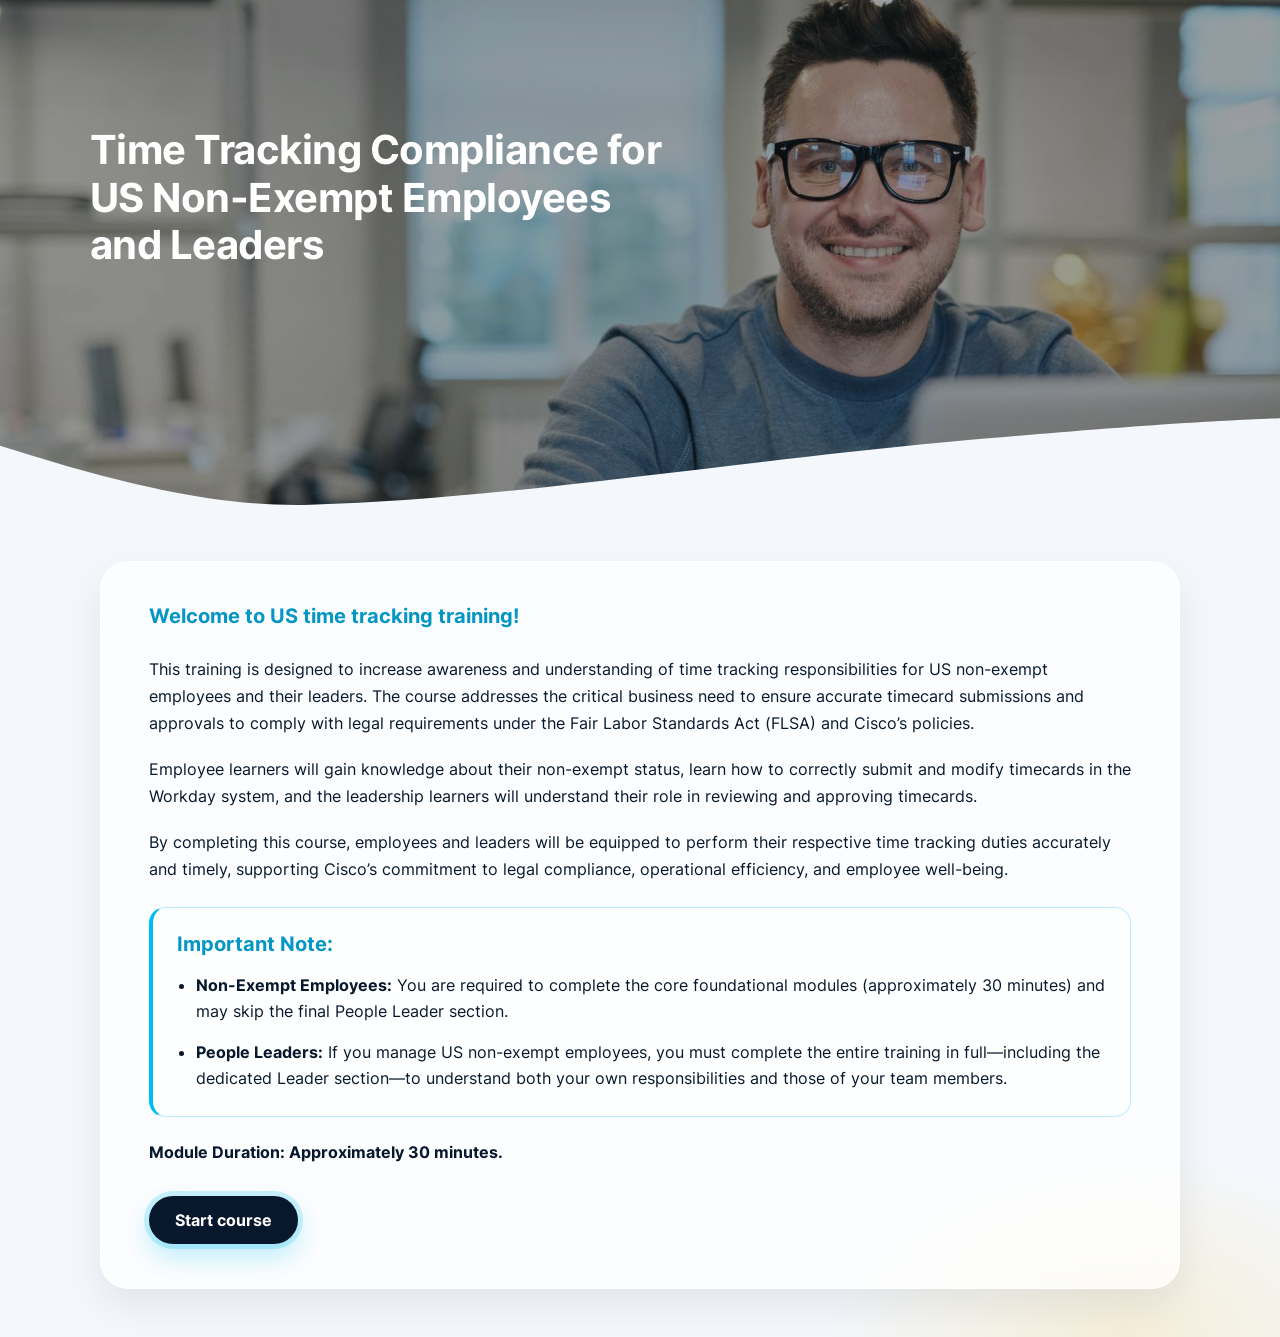
==== interactive-scorm/scormcontent/index.html @ 47188a69 "Publish the SCORM 2004 course for GitHub Pages. The package reports Complete once 80 percent of the " ====
<!doctype html>
<html lang="en">
<head>
  <meta charset="utf-8">
  <meta name="viewport" content="width=device-width, initial-scale=1">
  <title>Time Tracking Compliance for US Non-Exempt Employees and Leaders</title>
  <link rel="icon" href="data:,">
  <link rel="stylesheet" href="styles.css">
</head>
<body>
  <a class="skip" href="#stage">Skip to content</a>
  <div class="shell is-cover" id="shell">
    <aside class="sidebar" id="side" aria-label="Course navigation">
      <div class="side-head">
        <div class="side-tools">
          <button type="button" class="icon-btn" id="searchbtn" aria-label="Search lessons" aria-expanded="false" aria-controls="searchbox"><svg class="i" aria-hidden="true"><use href="#i-search"/></svg></button>
        </div>
        <div class="searchbox" id="searchbox"><input class="search" id="search" type="search" placeholder="Search" aria-label="Search lessons" autocomplete="off"></div>
        <button type="button" class="course-name" data-go="-1" title="Back to introduction">Time Tracking Compliance for US Non-Exempt Employees and Leaders</button>
        <p class="progress-label" id="plabel">0% COMPLETE</p>
        <div class="progress-track"><span class="progress-bar" id="pbar"></span></div>
      </div>
      <nav class="lessons" id="lessons" aria-label="Lessons"></nav>
    </aside>
    <div class="main">
      <div class="topbar"><button type="button" class="menu-btn" id="menu" aria-label="Toggle course menu" aria-expanded="true" aria-controls="side"><svg class="i" aria-hidden="true"><use href="#i-hamburger"/></svg></button><span class="top-title">Time Tracking Compliance</span></div>
      <main class="stage" id="stage" tabindex="-1"></main>
    </div>
  </div>
  <div class="done-toast" id="toast" role="status" aria-live="polite"></div>
  <script src="icons.js"></script>
  <script src="scorm.js"></script>
  <script src="media/videos.js"></script>
  <script src="lessons.js"></script>
  <script src="app.js"></script>
</body>
</html>
---- interactive-scorm/scormcontent/styles.css ----
/* ==========================================================================
   Time Tracking Compliance
   Canvas: cool mist. Structure: Cisco dark blue #07182D.
   Accents, used with a job each: sky #06BEEF / cyan #00BCF5 (action, hover),
   dark blue #07182D (structure, pressed), yellow #fbbd23 (meal),
   orange #ff7a3f (overtime), pink #FF3A65 (caution, double time),
   green #82CF5F (rest, viewed, done).
   ========================================================================== */
:root {
  --white: #ffffff;
  --canvas: #f4f7fb;
  --midnight: #07182d;
  --sky: #06beef;
  --sky-2: #00bcf5;
  --green: #82cf5f;
  --yellow: #fbbd23;
  --orange: #ff7a3f;
  --pink: #ff3a65;
  --medium: var(--sky);
  --cisco: var(--sky-2);
  --ink: var(--midnight);
  --ink-soft: rgba(7, 24, 45, .72);
  --line: rgba(7, 24, 45, .1);
  --line-strong: rgba(7, 24, 45, .22);
  --cloud: rgba(255, 255, 255, .62);
  --cloud-2: rgba(7, 24, 45, .06);
  --focus: var(--sky);
  --glow: 0 0 0 5px rgba(6, 190, 239, .2), 0 12px 28px rgba(6, 190, 239, .28);
  --glass: rgba(255, 255, 255, .72);
  --glass-border: rgba(255, 255, 255, .85);
  --radius: 20px;
  --shadow: 0 16px 40px rgba(7, 24, 45, .08);
  --sidebar-w: clamp(260px, 22vw, 320px);
  --col: 1040px;
  --h1: 40px;
  --h1-lh: 48px;
  --h2: 32px;
  --h2-lh: 40px;
  --h3: 24px;
  --h3-lh: 32px;
  --h4: 20px;
  --h4-lh: 28px;
  --lead: 18px;
  --lead-lh: 28px;
  --body: 16px;
  --body-lh: 26px;
  --support: 14px;
  --support-lh: 20px;
  --ui: 16px;
  --ui-lh: 20px;
  --stripe: linear-gradient(90deg, #06beef 0%, #ff3a65 46%, #fbbd23 78%, #82cf5f 100%);
}
@font-face { font-family: Inter; font-weight: 300; src: url("fonts/Inter-Light.woff") format("woff"); font-display: swap; }
@font-face { font-family: Inter; font-weight: 400; src: url("fonts/Inter-Regular.woff") format("woff"); font-display: swap; }
@font-face { font-family: Inter; font-weight: 500; src: url("fonts/Inter-Medium.woff") format("woff"); font-display: swap; }
@font-face { font-family: Inter; font-weight: 600; src: url("fonts/Inter-Bold.woff") format("woff"); font-display: swap; }
@font-face { font-family: Inter; font-weight: 700; src: url("fonts/Inter-Bold.woff") format("woff"); font-display: swap; }

* { box-sizing: border-box; }
html { scroll-behavior: smooth; }
body {
  margin: 0;
  font-family: Inter, "Segoe UI", system-ui, sans-serif;
  font-size: var(--body);
  font-weight: 400;
  line-height: var(--body-lh);
  color: var(--midnight);
  background:
    radial-gradient(880px 460px at 100% -10%, rgba(6, 190, 239, .2), transparent 56%),
    radial-gradient(640px 420px at 0% 18%, rgba(255, 58, 101, .09), transparent 52%),
    radial-gradient(620px 380px at 88% 100%, rgba(251, 189, 35, .16), transparent 48%),
    var(--canvas);
  -webkit-font-smoothing: antialiased;
}
h1, h2, h3, h4 { margin: 0; color: var(--midnight); font-weight: 600; letter-spacing: -.015em; }
h1 { font-size: var(--h1); line-height: var(--h1-lh); }
h2 { font-size: var(--h2); line-height: var(--h2-lh); }
h3 { font-size: var(--h3); line-height: var(--h3-lh); }
h4 { font-size: var(--h4); line-height: var(--h4-lh); }
p { margin: 0 0 1em; }
a, a:hover, a:focus { text-decoration: none; }
button { font: inherit; color: inherit; cursor: pointer; }
:focus-visible { outline: 3px solid var(--sky); outline-offset: 3px; border-radius: 8px; }
.skip { position: absolute; left: -999px; top: 8px; background: var(--white); color: var(--midnight); padding: 10px 16px; z-index: 99; border-radius: 8px; font-weight: 600; }
.skip:focus { left: 8px; }
.i { width: 1em; height: 1em; stroke: currentColor; fill: none; stroke-width: 2; stroke-linecap: round; stroke-linejoin: round; vertical-align: -.12em; flex: none; }
.sr { position: absolute; width: 1px; height: 1px; overflow: hidden; clip: rect(0 0 0 0); }
.em { color: var(--midnight); font-weight: 600; background: linear-gradient(transparent 62%, rgba(251, 189, 35, .95) 62%); padding: 0 .06em; }

/* ---------- shell + sidebar ---------- */
.shell { display: flex; align-items: flex-start; min-height: 100vh; background: transparent; }
.main { flex: 1; min-width: 0; display: flex; flex-direction: column; background: transparent; }
.stage { flex: 1; min-width: 0; background: transparent; }
@keyframes lesson-in { from { opacity: 0; transform: translateY(12px); } to { opacity: 1; transform: none; } }
.stage.is-entering { animation: lesson-in .4s ease; }
.sidebar {
  width: var(--sidebar-w); flex: none; position: sticky; top: 0; align-self: flex-start; height: 100vh; overflow: hidden;
  background: rgba(255, 255, 255, .86); backdrop-filter: blur(18px); -webkit-backdrop-filter: blur(18px);
  z-index: 30; display: flex; flex-direction: column; border-right: 1px solid var(--line); transition: margin-left .2s ease;
}
.side-head { background: #07182d; color: var(--white); padding: 16px 20px 20px; flex: none; border-bottom: 1px solid rgba(255, 255, 255, .08); }
.side-tools { display: flex; justify-content: flex-end; }
.icon-btn { width: 40px; height: 40px; border: 1px solid transparent; border-radius: 10px; background: transparent; color: var(--white); font-size: 20px; display: inline-flex; align-items: center; justify-content: center; }
.icon-btn:hover { background: rgba(0, 188, 245, .22); color: var(--white); }
.searchbox { display: none; margin-bottom: 12px; }
.searchbox.open { display: block; }
.search { width: 100%; padding: 10px 12px; border: 1px solid rgba(255, 255, 255, .2); border-radius: 10px; background: var(--white); color: var(--midnight); font: inherit; font-size: var(--support); line-height: var(--support-lh); }
.search:focus { outline: 3px solid var(--sky-2); }
.course-name { display: block; width: 100%; text-align: left; background: transparent; border: 0; padding: 4px 2px; margin: 4px 0 16px; border-radius: 8px; font-size: var(--h4); font-weight: 600; line-height: var(--h4-lh); color: var(--white); cursor: pointer; }
.course-name:hover { background: rgba(0, 188, 245, .16); }
.progress-label { font-size: var(--support); font-weight: 600; letter-spacing: .04em; line-height: var(--support-lh); color: var(--white); margin: 0 0 8px; }
.progress-track { height: 8px; border-radius: 99px; background: rgba(255, 255, 255, .18); overflow: hidden; }
.progress-bar { display: block; height: 100%; width: 0; background: linear-gradient(90deg, var(--sky), var(--green)); border-radius: 99px; transition: width .4s ease; }
.lessons { flex: 1; min-height: 0; overflow-y: auto; background: transparent; display: flex; flex-direction: column; }
.lesson-link { position: relative; display: flex; align-items: center; gap: 8px; width: 100%; flex: 1 1 0px; min-height: 48px; text-align: left; background: transparent; border: 0; border-bottom: 1px solid var(--line); border-left: 4px solid transparent; padding: 10px 36px 10px 12px; font-size: 14px; font-weight: 500; line-height: 1.3; color: var(--midnight); }
.lessons.is-filtering .lesson-link { flex: 0 0 auto; }
.lesson-link:hover { background: rgba(6, 190, 239, .08); }
.lesson-link .lines { display: inline-flex; flex: none; font-size: 15px; line-height: 1; color: rgba(7, 24, 45, .4); }
.lesson-link .lt { flex: 1; min-width: 0; }
.lesson-link .tick { position: absolute; right: 10px; top: 50%; transform: translateY(-50%); width: 20px; height: 20px; border-radius: 50%; border: 2px solid var(--line-strong); background: var(--white); display: flex; align-items: center; justify-content: center; font-size: 12px; color: var(--midnight); }
.lesson-link.is-part .tick { border-color: var(--sky); background: conic-gradient(var(--sky) 0 var(--part, 25%), var(--white) 0 100%); }
.lesson-link.is-done .tick { background: var(--green); border-color: var(--green); color: var(--midnight); }
.lesson-link.is-current { border-left-color: var(--sky); color: var(--midnight); font-weight: 600; background: rgba(6, 190, 239, .1); }
.lesson-link:focus-visible { outline: 3px solid var(--sky); outline-offset: -3px; }
.topbar {
  position: sticky; top: 0; z-index: 25; min-height: 56px; background: #07182d; color: var(--white);
  display: flex; align-items: center; gap: 12px; padding: 8px 16px; flex: none;
  box-shadow: 0 8px 24px rgba(7, 24, 45, .18);
}
.topbar::after { content: ""; position: absolute; left: 0; right: 0; bottom: 0; height: 3px; background: var(--stripe); }
.top-title { font-size: var(--ui); font-weight: 600; line-height: var(--ui-lh); color: var(--white); }
.menu-btn { width: 40px; height: 40px; border: 0; border-radius: 10px; background: transparent; color: var(--white); font-size: 22px; display: inline-flex; align-items: center; justify-content: center; flex: none; }
.menu-btn:hover { background: rgba(6, 190, 239, .22); color: var(--white); }
.shell.nav-off .sidebar { margin-left: calc(-1 * var(--sidebar-w)); }
.shell.is-cover .sidebar, .shell.is-cover .topbar { display: none; }
@media (min-width: 1001px) {
  .shell:not(.nav-off) .top-title { position: absolute; width: 1px; height: 1px; overflow: hidden; clip: rect(0 0 0 0); }
}

/* ---------- cover ---------- */
.cover2 { background: transparent; min-height: 100vh; color: var(--midnight); display: flex; flex-direction: column; }
.c-hero { position: relative; width: 100%; flex: none; aspect-ratio: 1024 / 420; max-height: 640px; background: #1c2430; overflow: hidden; }
.c-hero img { position: absolute; inset: 0; width: 100%; height: 100%; object-fit: cover; object-position: 84% 20%; }
.c-hero::before { content: ""; position: absolute; inset: 0; background: rgba(16, 22, 30, .42); z-index: 1; }
.c-hero h1 {
  position: absolute; z-index: 3; left: 7%; top: 24%; width: 62%; margin: 0; color: #fff;
  font-family: Inter, "Segoe UI", system-ui, sans-serif; font-size: clamp(28px, 3.15vw, 48px);
  font-weight: 700; line-height: 1.18; letter-spacing: -.012em; text-align: left;
}
.c-wave { position: absolute; left: 0; right: 0; bottom: -1px; width: 100%; height: 23%; z-index: 2; display: block; pointer-events: none; }
.c-copy {
  position: relative; z-index: 3; width: min(1080px, 94%); margin: 36px auto 48px; padding: 40px 48px 44px;
  background: var(--glass); backdrop-filter: blur(18px) saturate(1.3); -webkit-backdrop-filter: blur(18px) saturate(1.3);
  border: 1px solid var(--glass-border); border-radius: 28px; box-shadow: var(--shadow);
}
.c-copy p { margin: 0 0 1.15em; color: var(--midnight); font-weight: 400; line-height: 1.7; }
.c-copy .wel { color: #0496c4; font-weight: 600; font-size: var(--h4); line-height: 1.45; margin-bottom: 1.25em; }
.c-copy .gap { margin-top: .15em; }
.c-copy .dur { margin-top: 1.4em; margin-bottom: 1.35em; font-weight: 600; color: var(--midnight); }
.note { margin: 1.5em 0 .4em; padding: 22px 24px 10px; border-radius: 16px; background: rgba(255, 255, 255, .72); border: 1px solid rgba(6, 190, 239, .28); border-left: 4px solid var(--sky-2); }
.c-copy .note-h { margin: 0 0 14px; font-weight: 700; font-size: var(--h4); line-height: var(--h4-lh); color: #0496c4; }
.note ul { margin: 0; padding: 0 0 0 1.2em; }
.note li { margin: 0 0 14px; line-height: 1.65; }
.note li strong { font-weight: 600; }
.c-start, .btn {
  display: inline-flex; align-items: center; justify-content: center; gap: 8px;
  margin-top: 0; border: 0; border-radius: 999px; background: #07182d; color: var(--white);
  font-size: var(--ui); font-weight: 600; line-height: var(--ui-lh); letter-spacing: 0; text-transform: none;
  padding: 14px 26px; min-height: 48px; text-decoration: none;
  box-shadow: var(--glow);
  transition: background .15s ease, color .15s ease, transform .15s ease, box-shadow .15s ease;
}
.c-start { margin-top: 8px; }
.c-start:hover, .btn:hover { background: var(--sky-2); color: #07182d; box-shadow: 0 0 0 6px rgba(0, 188, 245, .28), 0 14px 28px rgba(6, 190, 239, .28); }
.c-start:active, .btn:active { background: #07182d; color: var(--white); transform: translateY(2px); box-shadow: inset 0 3px 8px rgba(0, 0, 0, .35); }
.c-start:focus-visible, .btn:focus-visible { outline: 3px solid var(--sky-2); outline-offset: 3px; }
.btn.dark { background: #07182d; }
.btn.dark:hover { background: var(--sky-2); color: #07182d; }
.btn.ghost { background: var(--white); color: #07182d; border: 2px solid var(--sky); box-shadow: var(--glow); }
.btn.ghost:hover { background: var(--sky-2); border-color: var(--sky-2); color: #07182d; }
.btn.ghost.on-dark { background: transparent; color: var(--white); border-color: rgba(255, 255, 255, .7); box-shadow: 0 0 0 5px rgba(6, 190, 239, .25); }
.btn.ghost.on-dark:hover { background: var(--sky-2); border-color: var(--sky-2); color: #07182d; }
.btn[disabled], .btn:disabled { opacity: .45; cursor: not-allowed; box-shadow: none; }

/* ---------- lesson hero ---------- */
.lhero { position: relative; color: var(--white); background: #07182d; overflow: hidden; isolation: isolate; padding: 56px 24px 48px; }
.lhero .bg { position: absolute; inset: 0; width: 100%; height: 100%; object-fit: cover; opacity: .28; z-index: -2; }
.lhero::before {
  content: ""; position: absolute; inset: 0; z-index: -1;
  background:
    radial-gradient(480px 240px at 100% 110%, rgba(255, 58, 101, .35), transparent 60%),
    radial-gradient(420px 220px at 0% 100%, rgba(6, 190, 239, .32), transparent 62%),
    rgba(7, 24, 45, .86);
}
.lhero::after { content: ""; position: absolute; left: 0; right: 0; bottom: 0; height: 4px; background: var(--stripe); z-index: 2; }
.lhero .ghost { position: absolute; right: 24px; bottom: -8px; font-size: clamp(96px, 16vw, 180px); font-weight: 300; line-height: 1; color: rgba(6, 190, 239, .16); z-index: 0; letter-spacing: -.04em; user-select: none; }
.lhero-in { position: relative; max-width: var(--col); margin: 0 auto; }
.kicker { display: inline-flex; align-items: center; gap: 10px; font-size: var(--support); font-weight: 600; letter-spacing: .08em; text-transform: uppercase; line-height: var(--support-lh); color: var(--white); }
.kicker::before { content: ""; width: 28px; height: 3px; border-radius: 99px; background: var(--stripe); flex: none; }
.lhero h1 { color: var(--white); font-size: var(--h1); font-weight: 600; line-height: var(--h1-lh); letter-spacing: -.015em; margin: 14px 0 20px; max-width: 18em; text-wrap: balance; }
.lhero .meta { display: flex; flex-wrap: wrap; gap: 8px; margin-bottom: 22px; }
.pill { display: inline-flex; align-items: center; gap: 8px; padding: 6px 12px; border-radius: 999px; font-size: var(--support); font-weight: 600; line-height: var(--support-lh); background: rgba(255, 255, 255, .12); color: var(--white); border: 1px solid rgba(255, 255, 255, .16); backdrop-filter: blur(8px); }
.pill.emp { background: var(--sky); color: #07182d; border-color: transparent; }
.pill.lead { background: var(--yellow); color: #07182d; border-color: transparent; }
.goals { list-style: none; margin: 0; padding: 16px 18px; display: grid; gap: 10px; max-width: 62ch; background: rgba(255, 255, 255, .08); border: 1px solid rgba(255, 255, 255, .16); border-radius: 18px; backdrop-filter: blur(12px); -webkit-backdrop-filter: blur(12px); }
.goals li { display: flex; gap: 10px; font-size: var(--body); line-height: var(--body-lh); color: var(--white); }
.goals .i { color: var(--green); margin-top: 4px; font-size: 18px; }
.goals-h { font-size: var(--support); font-weight: 600; letter-spacing: .08em; text-transform: uppercase; line-height: var(--support-lh); color: rgba(255, 255, 255, .86); margin-bottom: 10px; }
.lhero :focus-visible, .quiz :focus-visible, .explorer :focus-visible, .vid :focus-visible, .walk .poster:focus-visible, .nextbar:focus-visible, .tool-head :focus-visible, .pillar[aria-selected="true"]:focus-visible { outline-color: var(--sky-2); }

/* ---------- lesson body: each topic is its own glass panel ---------- */
.lbody { max-width: var(--col); margin: 0 auto; padding: 32px 28px 80px; display: flex; flex-direction: column; gap: 26px; }
.sec {
  --accent: var(--sky);
  position: relative; overflow: hidden; scroll-margin-top: 88px;
  margin: 0; padding: 32px 32px 28px;
  background: var(--glass); backdrop-filter: blur(18px) saturate(1.35); -webkit-backdrop-filter: blur(18px) saturate(1.35);
  border: 1px solid var(--glass-border); border-radius: 28px; box-shadow: var(--shadow);
}
.lbody .sec:nth-of-type(5n+1) { --accent: #06beef; }
.lbody .sec:nth-of-type(5n+2) { --accent: #ff3a65; }
.lbody .sec:nth-of-type(5n+3) { --accent: #fbbd23; }
.lbody .sec:nth-of-type(5n+4) { --accent: #82cf5f; }
.lbody .sec:nth-of-type(5n+5) { --accent: #ff7a3f; }
.sec::before { content: ""; position: absolute; left: 0; right: 0; top: 0; height: 5px; background: var(--accent); }
.sec-label { display: flex; align-items: center; gap: 10px; font-size: var(--support); font-weight: 600; letter-spacing: .08em; text-transform: uppercase; line-height: var(--support-lh); color: var(--midnight); margin: 8px 0 12px; }
.sec-label .n { width: 28px; height: 28px; border-radius: 8px; display: inline-flex; align-items: center; justify-content: center; background: var(--accent); color: #07182d; letter-spacing: 0; font-size: var(--support); font-weight: 600; }
.sec h2 { font-size: var(--h2); line-height: var(--h2-lh); font-weight: 600; margin-bottom: 18px; text-wrap: balance; }
.sec h3 { font-size: var(--h3); line-height: var(--h3-lh); font-weight: 600; margin: 44px 0 14px; padding-top: 28px; border-top: 1px solid rgba(7, 24, 45, .1); }
.card h3, .pillar h3, .pillar-detail h3, .pipe-detail h3, .explorer h3, .quiz h3, .vid h3 { margin-top: 0; padding-top: 0; border-top: 0; }
p.lead { font-size: var(--lead); line-height: var(--lead-lh); color: var(--ink-soft); max-width: 66ch; }
.sec p, .sec li { max-width: 68ch; }
.sec .wide, .alert-facts p, .link-list, .link-list li, .readout, .bar-key { max-width: none; }
.rv { opacity: 0; transform: translateY(12px); transition: opacity .35s ease, transform .35s ease; }
.rv.in { opacity: 1; transform: none; }

.jump {
  position: sticky; top: 64px; z-index: 20; display: flex; gap: 8px; flex-wrap: wrap;
  padding: 10px; margin: 0; border-radius: 18px;
  background: rgba(255, 255, 255, .78); backdrop-filter: blur(16px); -webkit-backdrop-filter: blur(16px);
  border: 1px solid var(--glass-border); box-shadow: var(--shadow);
}
.jump a { text-decoration: none; padding: 8px 14px; border-radius: 999px; font-size: var(--support); font-weight: 600; line-height: var(--support-lh); color: var(--midnight); background: rgba(6, 190, 239, .1); border: 1px solid transparent; box-shadow: 0 0 0 3px rgba(6, 190, 239, .08); }
.jump a:hover, .jump a.on { background: var(--sky-2); border-color: var(--sky-2); color: #07182d; }

/* ---------- building blocks ---------- */
.grid { display: grid; gap: 18px; margin: 22px 0; }
.g2 { grid-template-columns: repeat(2, minmax(0, 1fr)); }
.g3 { grid-template-columns: repeat(3, minmax(0, 1fr)); }
.g4 { grid-template-columns: repeat(4, minmax(0, 1fr)); }
.g5 { grid-template-columns: repeat(5, minmax(0, 1fr)); }
.card {
  background: rgba(255, 255, 255, .8); border: 1px solid var(--glass-border); border-radius: var(--radius);
  padding: 24px; box-shadow: var(--shadow); backdrop-filter: blur(12px);
}
.card h3 { margin-top: 0; font-size: var(--h4); line-height: var(--h4-lh); }
.card p:last-child, .card ul:last-child { margin-bottom: 0; }
.card.dark, .card.brand { background: #07182d; border-color: transparent; color: var(--white); }
.card.dark h3, .card.dark h4, .card.brand h3, .card.dark .u, .card.brand .u { color: var(--white); }
.card.tint { background: rgba(6, 190, 239, .08); box-shadow: none; }
.ico { width: 48px; height: 48px; border-radius: 14px; display: inline-flex; align-items: center; justify-content: center; font-size: 22px; background: var(--sky); color: #07182d; margin-bottom: 14px; flex: none; }
.ico.sky { background: var(--pink); color: var(--white); }
.ico.dark { background: #07182d; color: var(--white); }
.ico.warn { background: var(--yellow); color: #07182d; }
.ico.good { background: var(--green); color: #07182d; }
.ico.bad { background: var(--orange); color: #07182d; }
.ico.lg { width: 64px; height: 64px; font-size: 30px; border-radius: 18px; }
.role-tag { display: inline-block; padding: 4px 10px; border-radius: 999px; font-size: 12px; font-weight: 600; letter-spacing: .06em; text-transform: uppercase; line-height: 16px; border: 0; }
.role-tag.emp { background: var(--sky); color: #07182d; }
.role-tag.lead { background: var(--yellow); color: #07182d; }
.role-tag.warn { background: var(--pink); color: var(--white); }
.role-tag.bad { background: var(--orange); color: #07182d; }
.role-tag.good { background: var(--green); color: #07182d; }
.stat { text-align: center; padding: 28px 16px; }
.stat .n { font-size: clamp(40px, 6vw, 64px); font-weight: 600; line-height: 1; letter-spacing: -.03em; color: var(--midnight); }
.stat .u { font-size: var(--support); font-weight: 600; letter-spacing: .08em; text-transform: uppercase; line-height: var(--support-lh); color: var(--ink-soft); margin-top: 8px; }
.stat p { margin: 10px auto 0; font-size: var(--support); line-height: var(--support-lh); }

.callout { display: flex; gap: 14px; padding: 18px 18px; border-radius: 16px; margin: 26px 0; border: 1px solid var(--glass-border); border-left-width: 5px; background: rgba(255, 255, 255, .76); color: var(--midnight); font-size: var(--body); line-height: var(--body-lh); backdrop-filter: blur(10px); }
.callout > .i { font-size: 22px; margin-top: 2px; }
.callout p { margin: 0 0 .5em; }
.callout p:last-child { margin: 0; }
.callout.info { border-left-color: var(--sky); }
.callout.info > .i { color: #0496c4; }
.callout.warn { border-left-color: var(--yellow); background: rgba(251, 189, 35, .14); }
.callout.warn > .i { color: #c48a00; }
.callout.bad { border-left-color: var(--pink); background: rgba(255, 58, 101, .08); }
.callout.bad > .i { color: var(--pink); }
.callout.good { border-left-color: var(--green); background: rgba(130, 207, 95, .16); }
.callout strong { font-weight: 600; }

.text-link { display: inline-flex; align-items: center; gap: 6px; color: #07182d; font-weight: 600; background: rgba(6, 190, 239, .14); border-radius: 999px; padding: 2px 10px; box-shadow: 0 0 0 3px rgba(6, 190, 239, .08); }
.text-link:hover { background: var(--sky-2); color: #07182d; box-shadow: 0 0 0 4px rgba(0, 188, 245, .28); }
.link-list { list-style: none; padding: 0; margin: 16px 0 0; display: grid; gap: 12px; width: 100%; }
.link-list > li { width: 100%; min-width: 0; }
.link-list a {
  display: flex; gap: 14px; align-items: center; text-decoration: none; width: 100%;
  padding: 16px 18px; border-radius: 20px; background: rgba(255, 255, 255, .86);
  border: 1px solid var(--glass-border); color: var(--midnight); font-weight: 600; font-size: var(--ui); line-height: var(--ui-lh);
  height: 76px; min-height: 76px; max-height: 76px; box-shadow: var(--shadow); overflow: hidden;
  transition: background .15s ease, border-color .15s ease, box-shadow .15s ease, transform .15s ease;
}
.link-list a:hover { background: var(--white); border-color: var(--sky-2); color: #07182d; transform: translateY(-1px); box-shadow: 0 0 0 5px rgba(0, 188, 245, .28), 0 12px 24px rgba(6, 190, 239, .16); }
.link-list a .i { width: 42px; height: 42px; padding: 10px; border-radius: 12px; background: rgba(0, 188, 245, .16); color: #0496c4; margin-top: 0; font-size: 22px; }
.link-list a span { display: flex; flex-direction: column; justify-content: center; gap: 2px; min-width: 0; text-decoration: none; }
.link-list a span b { font-weight: 600; white-space: nowrap; overflow: hidden; text-overflow: ellipsis; }
.link-list a span small { display: block; font-weight: 400; text-decoration: none; color: var(--ink-soft); font-size: var(--support); line-height: 18px; margin-top: 0; white-space: nowrap; overflow: hidden; text-overflow: ellipsis; }

.res-grid { display: grid; grid-template-columns: minmax(0, 1fr); gap: 18px; margin: 8px 0 0; align-items: start; }
.res-grid .card { position: relative; overflow: hidden; padding: 28px 0 8px; }
.res-grid .card::before { content: ""; position: absolute; left: 0; right: 0; top: 0; height: 5px; background: var(--accent, var(--sky)); }
.res-grid .card:nth-child(1) { --accent: #06beef; }
.res-grid .card:nth-child(2) { --accent: #ff3a65; }
.res-grid .card:nth-child(3) { --accent: #fbbd23; }
.res-grid .card h3 { display: flex; gap: 10px; align-items: center; padding: 0 18px; }
.res-grid .link-list a small { text-decoration: none; }

.flow { display: flex; align-items: stretch; gap: 0; margin: 24px 0; flex-wrap: wrap; }
.flow .nd { flex: 1 1 160px; text-align: center; padding: 20px 12px; position: relative; }
.flow .nd .ico { margin: 0 auto 12px; }
.flow .nd > b { display: block; font-size: var(--ui); line-height: var(--ui-lh); font-weight: 600; color: var(--midnight); }
.flow .nd > span:not(.ico) { display: block; font-size: var(--support); line-height: var(--support-lh); color: var(--ink-soft); }
.flow .ar { align-self: center; color: var(--sky); font-size: 22px; flex: none; }
.steps { display: grid; grid-template-columns: repeat(auto-fit, minmax(210px, 1fr)); gap: 16px; margin: 24px 0; counter-reset: s; }
.steps > div { position: relative; padding: 28px 20px 20px; border-radius: 16px; background: rgba(255, 255, 255, .7); border: 1px solid var(--line); counter-increment: s; }
.steps > div::before { content: counter(s); position: absolute; top: -12px; left: 16px; width: 28px; height: 28px; border-radius: 8px; background: var(--sky); color: #07182d; font-weight: 600; font-size: var(--support); display: flex; align-items: center; justify-content: center; }
.steps > div > b { display: block; font-size: var(--ui); line-height: var(--ui-lh); margin-bottom: 6px; }
.steps p { margin: 0; font-size: var(--body); line-height: var(--body-lh); color: var(--ink-soft); }
.compare { display: grid; grid-template-columns: 1fr 1fr; gap: 16px; margin: 24px 0; }
.compare > div { border-radius: 16px; padding: 24px; border: 1px solid var(--line); background: rgba(255, 255, 255, .75); }
.compare .hd { display: flex; align-items: center; gap: 12px; margin-bottom: 12px; font-weight: 600; font-size: var(--h4); line-height: var(--h4-lh); }
.compare ul { padding-left: 20px; margin: 0; }
.compare li { margin-bottom: 6px; }

.vid { margin: 28px 0; border-radius: 20px; overflow: hidden; background: #07182d; border: 0; box-shadow: var(--shadow); }
.vid video { display: block; width: 100%; aspect-ratio: 16/9; background: #000; }
.vid .bar { display: flex; flex-wrap: wrap; gap: 8px; align-items: center; padding: 14px 16px; background: #07182d; }
.vid .bar .lbl { font-size: var(--support); font-weight: 600; letter-spacing: .04em; text-transform: uppercase; line-height: var(--support-lh); color: var(--white); margin-right: 4px; }
.vid .chap { border: 1px solid rgba(255, 255, 255, .28); border-radius: 999px; padding: 6px 12px; font-size: var(--support); font-weight: 600; line-height: var(--support-lh); background: rgba(6, 190, 239, .16); color: var(--white); box-shadow: 0 0 0 3px rgba(6, 190, 239, .12); }
.vid .chap:hover { background: var(--sky-2); border-color: var(--sky-2); color: #07182d; }
.vid .chap.on { background: #07182d; border-color: var(--sky); color: var(--white); box-shadow: inset 0 3px 8px rgba(0, 0, 0, .45); transform: translateY(1px); }
.transcript { margin: 14px 0 8px; border-radius: 20px; background: rgba(255, 255, 255, .86); border: 1px solid var(--glass-border); box-shadow: var(--shadow); overflow: hidden; width: 100%; }
.transcript:not([open]) { height: 76px; }
.transcript:not([open]) summary { height: 100%; }
.transcript summary { list-style: none; cursor: pointer; display: flex; align-items: center; gap: 14px; padding: 16px 18px; box-sizing: border-box; color: var(--midnight); }
.transcript summary::-webkit-details-marker { display: none; }
.transcript summary .i { width: 42px; height: 42px; padding: 10px; border-radius: 12px; background: rgba(0, 188, 245, .16); color: #0496c4; }
.transcript summary span { display: flex; flex-direction: column; gap: 2px; }
.transcript summary b { font-size: var(--ui); font-weight: 600; line-height: var(--ui-lh); }
.transcript summary small { font-size: var(--support); font-weight: 500; line-height: var(--support-lh); color: var(--ink-soft); }
.transcript summary::after { content: ""; margin-left: auto; width: 10px; height: 10px; border-right: 2px solid #0496c4; border-bottom: 2px solid #0496c4; transform: rotate(45deg); transition: transform .2s ease; }
.transcript[open] summary::after { transform: rotate(225deg); margin-top: 6px; }
.transcript[open] summary { border-bottom: 1px solid var(--line); }
.tr-body { padding: 8px 22px 18px; }
.tr-body p { margin: 0; padding: 12px 0; max-width: none; color: var(--midnight); border-top: 1px solid rgba(7, 24, 45, .06); }
.tr-body p:first-child { border-top: 0; }
.vid-title { display: flex; align-items: center; gap: 10px; margin: 8px 0 0; font-weight: 600; color: var(--midnight); font-size: var(--support); letter-spacing: .04em; text-transform: uppercase; line-height: var(--support-lh); }
.vid-title .i { color: #0496c4; font-size: 18px; }
.vid-title .hint { margin-left: auto; font-size: 12px; font-weight: 500; letter-spacing: 0; text-transform: none; color: var(--ink-soft); }
.walk { margin: 22px 0; border-radius: 20px; overflow: hidden; border: 1px solid var(--glass-border); background: rgba(255, 255, 255, .7); box-shadow: var(--shadow); }
.walk .poster { position: relative; display: flex; flex-direction: column; align-items: center; justify-content: center; gap: 10px; width: 100%; min-height: 200px; border: 0; padding: 28px; background: radial-gradient(420px 180px at 20% 0%, rgba(6, 190, 239, .45), transparent 60%), radial-gradient(320px 160px at 100% 100%, rgba(255, 58, 101, .35), transparent 62%), #07182d; color: var(--white); text-align: center; }
.walk .play { width: 64px; height: 64px; border-radius: 50%; background: var(--sky); color: #07182d; display: flex; align-items: center; justify-content: center; font-size: 26px; box-shadow: var(--glow); }
.walk .poster:hover .play { background: var(--sky-2); color: #07182d; }
.walk .poster b { font-size: var(--ui); font-weight: 600; line-height: var(--ui-lh); }
.walk .poster small { color: rgba(255, 255, 255, .82); font-size: var(--support); line-height: var(--support-lh); }
.walk iframe { display: block; width: 100%; aspect-ratio: 16/9; border: 0; }
.walk .foot { padding: 12px 16px; font-size: var(--support); line-height: var(--support-lh); background: rgba(255, 255, 255, .9); display: flex; justify-content: space-between; gap: 12px; flex-wrap: wrap; align-items: center; color: var(--ink-soft); }

.frame {
  margin: 8px 0 4px; padding: 18px 18px 16px; border: 0; border-radius: 22px; overflow: hidden;
  background:
    radial-gradient(460px 200px at 0% 0%, rgba(6, 190, 239, .5), transparent 68%),
    radial-gradient(380px 220px at 100% 100%, rgba(255, 58, 101, .42), transparent 66%),
    radial-gradient(260px 140px at 78% 0%, rgba(251, 189, 35, .32), transparent 70%),
    #07182d;
  box-shadow: 0 18px 40px rgba(7, 24, 45, .16);
}
.frame .chrome { display: flex; gap: 6px; align-items: center; padding: 2px 4px 12px; background: transparent; font-size: var(--support); font-weight: 600; line-height: var(--support-lh); color: rgba(255, 255, 255, .88); }
.frame .chrome i { width: 9px; height: 9px; border-radius: 50%; background: rgba(255, 255, 255, .4); }
.frame .chrome i:nth-child(1) { background: #ff3a65; }
.frame .chrome i:nth-child(2) { background: #fbbd23; }
.frame .chrome i:nth-child(3) { background: #82cf5f; }
.frame .chrome span { margin-left: 8px; }
.frame img { display: block; width: 100%; height: auto; border-radius: 12px; box-shadow: 0 14px 32px rgba(0, 0, 0, .28); }

.alert-facts { display: grid; grid-template-columns: repeat(3, minmax(0, 1fr)); gap: 12px; margin: 8px 0 6px; }
.alert-facts > div { background: rgba(255, 255, 255, .78); border-radius: 16px; padding: 16px; border: 1px solid rgba(7, 24, 45, .06); }
.alert-facts b { display: block; font-size: 12px; font-weight: 600; letter-spacing: .07em; text-transform: uppercase; margin-bottom: 8px; }
.alert-facts > div:nth-child(1) b { color: #ff3a65; }
.alert-facts > div:nth-child(2) b { color: #0496c4; }
.alert-facts > div:nth-child(3) b { color: #c48a00; }
.alert-facts p { margin: 0; font-size: var(--support); line-height: 1.45; color: var(--midnight); max-width: none; }
.alert-look { margin: 26px 0 10px; font-size: 12px; font-weight: 600; letter-spacing: .08em; text-transform: uppercase; color: var(--midnight); max-width: none; }
.alert-look::before { content: ""; display: inline-block; width: 22px; height: 3px; margin-right: 10px; border-radius: 99px; background: var(--pink); vertical-align: middle; }

.tabs { margin: 24px 0; }
.tablist { display: flex; flex-wrap: wrap; gap: 10px; margin-bottom: 14px; }
.tab {
  border: 1px solid rgba(6, 190, 239, .35); background: var(--white); border-radius: 14px; padding: 12px 16px;
  font-weight: 600; font-size: var(--support); line-height: var(--support-lh); color: var(--midnight);
  display: inline-flex; gap: 8px; align-items: center; box-shadow: var(--glow);
  transition: background .15s ease, color .15s ease, transform .15s ease, box-shadow .15s ease;
}
.tab:hover:not([aria-selected="true"]) { background: var(--sky-2); border-color: var(--sky-2); color: #07182d; }
.tab[aria-selected="true"] { background: #07182d; border-color: #07182d; color: var(--white); transform: translateY(2px); box-shadow: inset 0 4px 10px rgba(0, 0, 0, .4); }
.tab .dot { width: 8px; height: 8px; border-radius: 50%; background: var(--sky); }
.tab[aria-selected="true"] .dot { background: var(--sky-2); }
.tab.is-seen:not([aria-selected="true"]) { background: rgba(130, 207, 95, .2); border-color: var(--green); box-shadow: none; }
.tab.is-seen:not([aria-selected="true"])::after, .pipe button.is-seen:not([aria-selected="true"])::after {
  content: "Viewed"; margin-left: 8px; padding: 2px 8px; border-radius: 999px; background: var(--green); color: #07182d;
  font-size: 11px; font-weight: 600; letter-spacing: .04em; text-transform: uppercase;
}
.tabpanel { background: rgba(255, 255, 255, .7); border: 1px solid var(--line); border-radius: 18px; padding: 20px; }
.tabpanel[hidden] { display: none; }
.triad { display: grid; grid-template-columns: repeat(3, minmax(0, 1fr)); gap: 12px; margin: 14px 0 18px; }
.triad > div { background: var(--white); border-radius: 12px; padding: 16px; border: 1px solid var(--line); }
.triad b { display: block; font-size: 12px; font-weight: 600; letter-spacing: .08em; text-transform: uppercase; margin-bottom: 8px; }
.triad p { margin: 0; }
.acc { margin: 20px 0; display: grid; gap: 10px; }
.acc details { background: var(--white); border: 1px solid var(--line); border-radius: 12px; overflow: hidden; }
.acc summary { list-style: none; cursor: pointer; padding: 16px 18px; display: flex; align-items: center; gap: 12px; font-weight: 600; }
.acc summary::-webkit-details-marker { display: none; }
.acc summary .i.chev { margin-left: auto; transition: transform .2s ease; }
.acc details[open] summary .chev { transform: rotate(180deg); }
.acc .body { padding: 4px 18px 18px; }

.pillars { display: grid; grid-template-columns: repeat(3, 1fr); gap: 14px; margin: 8px 0 0; }
.pillar {
  text-align: left; border: 1px solid rgba(6, 190, 239, .35); background: var(--white); border-radius: 18px; padding: 20px; color: var(--midnight);
  box-shadow: var(--glow); transition: background .15s ease, color .15s ease, transform .15s ease, box-shadow .15s ease;
}
.pillar:hover:not([aria-selected="true"]) { background: var(--sky-2); border-color: var(--sky-2); color: #07182d; }
.pillar:hover:not([aria-selected="true"]) h3, .pillar:hover:not([aria-selected="true"]) small { color: #07182d; }
.pillar[aria-selected="true"] { background: #07182d; border-color: #07182d; color: var(--white); transform: translateY(2px); box-shadow: inset 0 4px 12px rgba(0, 0, 0, .45); }
.pillar h3 { margin: 0 0 6px; font-size: var(--h4); line-height: var(--h4-lh); }
.pillar[aria-selected="true"] h3 { color: var(--white); }
.pillar small { font-weight: 600; color: var(--ink-soft); font-size: var(--support); line-height: var(--support-lh); }
.pillar[aria-selected="true"] small { color: var(--sky-2); }
.pillar.is-seen:not([aria-selected="true"]) { background: rgba(130, 207, 95, .18); border-color: var(--green); box-shadow: none; }
.pillar.is-seen:not([aria-selected="true"]) small { color: #2f7a18; }
.pillar-detail { margin-top: 14px; padding: 22px 24px; border-radius: 18px; background: rgba(255, 255, 255, .78); border: 1px solid var(--glass-border); border-top: 4px solid var(--sky); font-size: var(--lead); line-height: var(--lead-lh); min-height: 96px; backdrop-filter: blur(10px); }
.pillar-detail:empty { display: none; }

/* ---------- interactive tools: one family ---------- */
.tool { margin: 28px 0; border-radius: 22px; overflow: hidden; border: 0; background: var(--white); box-shadow: var(--shadow); }
.tool-head { position: relative; display: flex; align-items: center; gap: 12px; padding: 16px 18px 18px; background: #07182d; color: var(--white); }
.tool-head::after { content: ""; position: absolute; left: 0; right: 0; bottom: 0; height: 3px; background: var(--stripe); }
.tool-head .i { font-size: 22px; color: var(--sky-2); }
.tool-head b { font-size: var(--ui); font-weight: 600; line-height: var(--ui-lh); }
.tool-head small { margin-left: auto; font-size: 12px; font-weight: 600; letter-spacing: .08em; text-transform: uppercase; color: var(--yellow); }
.tool-body { padding: 22px; background: linear-gradient(180deg, rgba(6, 190, 239, .06), rgba(255, 255, 255, .4) 80px), var(--white); }
.range-row { display: flex; align-items: center; gap: 16px; flex-wrap: wrap; margin-bottom: 16px; }
.range-row label { font-weight: 600; font-size: var(--ui); line-height: var(--ui-lh); min-width: 180px; color: var(--midnight); }
.range-row .val { min-width: 72px; text-align: right; font-weight: 600; font-size: 28px; line-height: 32px; letter-spacing: -.02em; color: #0496c4; }
input[type=range] { -webkit-appearance: none; appearance: none; flex: 1; min-width: 180px; height: 12px; border-radius: 99px; background: linear-gradient(90deg, var(--sky) var(--fill, 0%), rgba(7, 24, 45, .12) var(--fill, 0%)); box-shadow: 0 0 0 4px rgba(6, 190, 239, .12); accent-color: var(--sky); }
input[type=range]::-webkit-slider-thumb { -webkit-appearance: none; width: 28px; height: 28px; border-radius: 50%; background: var(--white); border: 4px solid var(--sky); box-shadow: 0 0 0 6px rgba(6, 190, 239, .25); cursor: grab; }
input[type=range]::-moz-range-thumb { width: 22px; height: 22px; border-radius: 50%; background: var(--white); border: 4px solid var(--sky); box-shadow: 0 0 0 5px rgba(6, 190, 239, .25); cursor: grab; }
input[type=range]:focus-visible { outline: 3px solid var(--sky); outline-offset: 6px; }
.dbar { position: relative; height: 64px; border-radius: 16px; overflow: hidden; background: rgba(6, 190, 239, .12); display: flex; border: 0; box-shadow: inset 0 0 0 1px rgba(6, 190, 239, .2); }
.dbar .sg { height: 100%; display: flex; align-items: center; justify-content: center; font-weight: 600; font-size: var(--support); line-height: var(--support-lh); color: #07182d; overflow: hidden; white-space: nowrap; transition: width .2s ease; }
.dbar .reg { background: linear-gradient(180deg, #3dccf5, #06beef); color: #07182d; }
.dbar .ot { background: linear-gradient(180deg, #ff9a62, #ff7a3f); color: #07182d; }
.dbar .dt { background: linear-gradient(180deg, #ff6d8c, #ff3a65); color: var(--white); }
.dbar .meal { background: repeating-linear-gradient(135deg, #fbbd23 0 10px, #ffd56a 10px 20px); color: #07182d; }
.dbar .rest { background: linear-gradient(180deg, #a6e08a, #82cf5f); color: #07182d; }
.axis { position: relative; height: 24px; margin-top: 6px; font-size: 12px; font-weight: 500; line-height: 16px; color: var(--ink-soft); }
.axis span { position: absolute; transform: translateX(-50%); white-space: nowrap; }
.axis span:first-child { transform: translateX(0); }
.axis span:last-child { transform: translateX(-100%); }
.bar-key { display: flex; flex-wrap: wrap; gap: 14px; margin: 12px 0 4px; font-size: 13px; font-weight: 600; color: var(--midnight); }
.bar-key span { display: inline-flex; align-items: center; gap: 7px; }
.bar-key i { width: 14px; height: 14px; border-radius: 4px; display: inline-block; }
.bar-key .k-work { background: #06beef; }
.bar-key .k-rest { background: #82cf5f; }
.bar-key .k-meal { background: #fbbd23; }
.bar-key .k-ot { background: #ff7a3f; }
.bar-key .k-dt { background: #ff3a65; }
.readout { display: grid; grid-template-columns: repeat(auto-fit, minmax(150px, 1fr)); gap: 12px; margin-top: 16px; }
.readout > div { border-radius: 16px; padding: 14px 14px 12px; background: rgba(255, 255, 255, .8); border: 1px solid rgba(7, 24, 45, .06); border-top: 4px solid var(--sky); }
.readout > div[data-r="rest"] { border-top-color: var(--green); }
.readout > div[data-r="meal1"], .readout > div[data-r="meal2"] { border-top-color: var(--yellow); }
.readout > div[data-r="reg"] { border-top-color: var(--sky); }
.readout > div[data-r="ot"] { border-top-color: var(--orange); }
.readout > div[data-r="dt"] { border-top-color: var(--pink); }
.readout > div[data-r="eq"] { border-top-color: var(--green); }
.readout b { display: block; font-size: 22px; font-weight: 600; letter-spacing: -.02em; color: var(--midnight); line-height: 28px; }
.readout small { font-size: 12px; font-weight: 600; letter-spacing: .05em; text-transform: uppercase; color: var(--ink-soft); }
.readout .on { background: var(--white); box-shadow: 0 8px 20px rgba(7, 24, 45, .06); }
.readout .off { opacity: .55; }
.verdict { margin-top: 16px; padding: 14px 16px; border-radius: 14px; font-weight: 500; display: flex; gap: 10px; align-items: flex-start; background: rgba(255, 255, 255, .9); color: var(--midnight); border: 1px solid var(--line); border-left-width: 5px; }
.verdict.good { border-left-color: var(--green); background: rgba(130, 207, 95, .14); }
.verdict.warn { border-left-color: var(--yellow); background: rgba(251, 189, 35, .16); }
.verdict.bad { border-left-color: var(--pink); background: rgba(255, 58, 101, .1); }
.verdict .i { font-size: 22px; margin-top: 1px; }
.stepper-ctl { display: inline-flex; align-items: center; gap: 10px; }
.stepper-ctl button { width: 44px; height: 44px; border-radius: 12px; border: 0; background: var(--white); font-size: 20px; font-weight: 600; color: #07182d; display: inline-flex; align-items: center; justify-content: center; box-shadow: var(--glow); }
.stepper-ctl button:hover { background: var(--sky-2); color: #07182d; }
.stepper-ctl button:active { background: #07182d; color: var(--white); transform: translateY(1px); box-shadow: inset 0 3px 6px rgba(0, 0, 0, .35); }
.stepper-ctl output { min-width: 48px; text-align: center; font-size: 24px; font-weight: 600; line-height: 28px; color: #0496c4; }
.tc { margin-top: 16px; border-radius: 16px; overflow: hidden; border: 0; box-shadow: var(--shadow); }
.tc .h { background: #07182d; color: var(--white); padding: 12px 16px; font-weight: 600; font-size: var(--support); line-height: var(--support-lh); display: flex; justify-content: space-between; }
.tc .r { display: flex; gap: 10px; align-items: center; padding: 14px 16px; flex-wrap: wrap; font-weight: 500; background: rgba(6, 190, 239, .05); }
.chipx { padding: 8px 12px; border-radius: 10px; font-weight: 600; font-size: var(--support); line-height: var(--support-lh); white-space: nowrap; }
.chipx.work { background: rgba(6, 190, 239, .22); color: #07182d; }
.chipx.off { background: rgba(251, 189, 35, .45); color: #07182d; border: 0; }

.pipe { display: grid; grid-template-columns: repeat(3, 1fr); gap: 12px; margin: 8px 0 0; }
.pipe button {
  position: relative; border: 1px solid rgba(6, 190, 239, .3); background: var(--white); border-radius: 16px;
  padding: 16px 16px 16px 18px; text-align: left; font-weight: 600; font-size: var(--ui); line-height: var(--ui-lh); color: var(--midnight);
  clip-path: none; margin: 0; box-shadow: var(--glow);
  transition: background .15s ease, color .15s ease, transform .15s ease, box-shadow .15s ease;
}
.pipe button:first-child, .pipe button:last-child { clip-path: none; padding-left: 18px; margin: 0; }
.pipe button small { display: block; font-size: 12px; font-weight: 600; letter-spacing: .06em; text-transform: uppercase; color: #0496c4; margin-bottom: 4px; }
.pipe button:hover:not([aria-selected="true"]) { background: var(--sky-2); border-color: var(--sky-2); color: #07182d; }
.pipe button:hover:not([aria-selected="true"]) small { color: #07182d; }
.pipe button[aria-selected="true"] { background: #07182d; border-color: #07182d; color: var(--white); transform: translateY(2px); box-shadow: inset 0 4px 12px rgba(0, 0, 0, .45); }
.pipe button[aria-selected="true"] small { color: var(--sky-2); }
.pipe button.is-seen:not([aria-selected="true"]) { background: rgba(130, 207, 95, .18); border-color: var(--green); box-shadow: none; }
.pipe-detail { margin-top: 14px; padding: 20px 22px; border-radius: 18px; background: rgba(255, 255, 255, .8); border: 1px solid var(--glass-border); border-top: 4px solid var(--pink); backdrop-filter: blur(8px); }
.pipe-detail:empty, .pipe-detail[hidden] { display: none; }
.explorer { margin: 8px 0 0; border-radius: 22px; background: var(--white); color: var(--midnight); padding: 24px; overflow: hidden; box-shadow: var(--shadow); border: 1px solid rgba(7, 24, 45, .06); }
.explorer h3 { color: var(--midnight); margin: 0 0 4px; font-size: var(--h4); line-height: var(--h4-lh); }
.explorer .sub { color: var(--ink-soft); font-size: var(--support); line-height: var(--support-lh); margin-bottom: 16px; }
.days { display: grid; grid-template-columns: repeat(7, 1fr); gap: 8px; margin-bottom: 14px; }
.dcol { border-radius: 14px; background: rgba(6, 190, 239, .06); border: 1px solid rgba(7, 24, 45, .08); padding: 8px 4px 10px; text-align: center; font-weight: 600; font-size: var(--support); line-height: var(--support-lh); min-height: 120px; display: flex; flex-direction: column; gap: 8px; align-items: center; }
.dcol .dn { color: var(--ink-soft); }
.dcol.dim { opacity: .5; }
.ev-btn { width: 100%; border: 0; border-radius: 8px; padding: 6px 4px; font-weight: 600; font-size: 11px; line-height: 1.25; color: #07182d; box-shadow: 0 0 0 3px rgba(6, 190, 239, .2); transition: background .15s ease, transform .15s ease, box-shadow .15s ease; }
.ev-btn.emp { background: var(--sky); }
.ev-btn.lead { background: var(--yellow); }
.ev-btn.warn { background: var(--pink); color: var(--white); }
.ev-btn:hover:not([aria-pressed="true"]) { background: var(--sky-2); color: #07182d; }
.ev-btn[aria-pressed="true"] { background: #04101e; color: var(--white); transform: translateY(1px); box-shadow: inset 0 3px 6px rgba(0, 0, 0, .55); outline: 0; }
.ev-btn.is-seen:not([aria-pressed="true"]) { box-shadow: inset 0 0 0 2px var(--green), 0 0 0 3px rgba(130, 207, 95, .25); }
.ev-detail { border-radius: 16px; background: rgba(6, 190, 239, .06); border: 1px solid rgba(7, 24, 45, .08); padding: 16px 18px; min-height: 96px; font-size: var(--body); line-height: var(--body-lh); color: var(--midnight); }
.ev-detail b { font-size: var(--h4); line-height: var(--h4-lh); font-weight: 600; display: block; margin: 6px 0; }
.legend { display: flex; gap: 14px; flex-wrap: wrap; margin-top: 12px; font-size: var(--support); font-weight: 500; line-height: var(--support-lh); }
.legend span { display: inline-flex; align-items: center; gap: 7px; }
.legend i { width: 12px; height: 12px; border-radius: 3px; display: inline-block; }
.legend .lg-emp { background: var(--sky); }
.legend .lg-lead { background: var(--yellow); }
.legend .lg-caut { background: var(--pink); }

.sort { margin: 8px 0 0; }
.sort-bins { display: grid; grid-template-columns: 1fr 1fr; gap: 14px; margin-bottom: 14px; }
.bin { border: 2px dashed rgba(7, 24, 45, .2); border-radius: 18px; padding: 16px; min-height: 160px; background: rgba(255, 255, 255, .65); text-align: left; }
.bin.emp:hover, .bin.emp.ready { border-color: var(--sky); border-style: solid; background: rgba(6, 190, 239, .1); box-shadow: var(--glow); }
.bin.lead:hover, .bin.lead.ready { border-color: var(--pink); border-style: solid; background: rgba(255, 58, 101, .08); box-shadow: 0 0 0 5px rgba(255, 58, 101, .15); }
.bin h4 { font-size: var(--h4); line-height: var(--h4-lh); display: flex; gap: 10px; align-items: center; margin: 0 0 12px; }
.bin .placed { display: grid; gap: 8px; }
.bin .placed div { padding: 10px 12px; border-radius: 10px; font-size: var(--support); line-height: var(--support-lh); font-weight: 500; background: rgba(130, 207, 95, .2); border: 1px solid rgba(130, 207, 95, .5); }
.tray { display: flex; flex-wrap: wrap; gap: 10px; padding: 16px; border-radius: 18px; background: rgba(255, 255, 255, .55); min-height: 72px; border: 1px solid var(--glass-border); }
.scard { border: 1px solid rgba(6, 190, 239, .35); background: var(--white); padding: 12px 14px; border-radius: 14px; font-weight: 500; font-size: var(--support); line-height: var(--support-lh); text-align: left; max-width: 300px; box-shadow: 0 0 0 4px rgba(6, 190, 239, .12); }
.scard:hover { background: var(--sky-2); border-color: var(--sky-2); }
.scard.sel { background: #07182d; color: var(--white); border-color: #07182d; transform: translateY(1px); box-shadow: inset 0 3px 8px rgba(0, 0, 0, .4); }
.scard.shake { animation: shake .4s; border-color: var(--pink); }
.sort-msg { min-height: 52px; margin-top: 12px; }
@keyframes pop { from { opacity: 0; } to { opacity: 1; } }
@keyframes shake { 25% { transform: translateX(-6px); } 75% { transform: translateX(6px); } }

.quiz { margin: 28px 0; border-radius: 22px; background: radial-gradient(480px 200px at 100% 0%, rgba(6, 190, 239, .28), transparent 60%), #07182d; color: var(--white); padding: clamp(20px, 4vw, 32px); box-shadow: var(--shadow); }
.q-top { display: flex; align-items: center; gap: 12px; margin-bottom: 16px; flex-wrap: wrap; }
.q-top .kicker { color: var(--white); }
.q-top .kicker::before { background: var(--stripe); }
.q-dots { margin-left: auto; display: flex; gap: 8px; }
.q-dots i { width: 12px; height: 12px; border-radius: 50%; background: rgba(255, 255, 255, .22); box-shadow: inset 0 0 0 1.5px rgba(255, 255, 255, .4); }
.q-dots i.on { background: var(--sky); box-shadow: 0 0 0 4px rgba(6, 190, 239, .28); transform: scale(1.2); }
.q-dots i.ok { background: var(--green); box-shadow: none; }
.q-dots i.retry { background: var(--yellow); box-shadow: none; }
.q-prompt { font-size: var(--h3); font-weight: 600; line-height: var(--h3-lh); margin-bottom: 8px; color: var(--white); white-space: pre-line; }
.q-scn { color: rgba(255, 255, 255, .88); font-size: var(--body); line-height: var(--body-lh); margin-bottom: 16px; }
.opts { display: grid; gap: 10px; margin: 16px 0; }
.opt { text-align: left; padding: 14px 16px; border-radius: 14px; border: 2px solid rgba(255, 255, 255, .22); background: rgba(255, 255, 255, .06); color: var(--white); font-weight: 500; font-size: var(--body); line-height: var(--body-lh); display: flex; gap: 12px; align-items: flex-start; transition: background .15s ease, border-color .15s ease, transform .15s ease; }
.opt:hover:not([disabled]) { background: rgba(0, 188, 245, .18); border-color: var(--sky-2); }
.opt .k { width: 28px; height: 28px; border-radius: 8px; background: rgba(255, 255, 255, .14); display: inline-flex; align-items: center; justify-content: center; font-weight: 600; font-size: var(--support); flex: none; }
.opt.sel { border-color: var(--sky-2); background: rgba(0, 188, 245, .16); transform: translateY(1px); box-shadow: inset 0 3px 8px rgba(0, 0, 0, .28); }
.opt.sel .k { background: var(--sky-2); color: #07182d; }
.opt.right { border-color: var(--green); background: rgba(130, 207, 95, .18); }
.opt.right .k { background: var(--green); color: #07182d; }
.opt.wrong { border-color: var(--pink); background: rgba(255, 58, 101, .12); }
.opt.wrong .k { background: var(--pink); color: var(--white); }
.opt[disabled] { cursor: default; }
.fb { border-radius: 14px; padding: 14px 16px; margin: 14px 0; display: flex; gap: 12px; background: var(--white); color: var(--midnight); border-left: 5px solid var(--midnight); }
.fb .i { font-size: 22px; margin-top: 2px; }
.fb.good { border-left-color: var(--green); }
.fb.bad { border-left-color: var(--pink); }
.fb b { display: block; font-size: var(--ui); line-height: var(--ui-lh); font-weight: 600; margin-bottom: 2px; }
.fb p { margin: 0; font-size: var(--body); line-height: var(--body-lh); max-width: none; }
.q-ctl { display: flex; gap: 12px; flex-wrap: wrap; }
.q-ctl .btn[disabled] { opacity: .4; }
.score { text-align: center; padding: 12px 0 4px; }
.score .ring { --p: 0; width: 168px; height: 168px; border-radius: 50%; margin: 0 auto 16px; background: conic-gradient(var(--green) calc(var(--p) * 1%), rgba(255, 255, 255, .16) 0); display: flex; align-items: center; justify-content: center; }
.score .ring div { width: 132px; height: 132px; border-radius: 50%; background: #07182d; display: flex; flex-direction: column; align-items: center; justify-content: center; }
.score .ring b { font-size: 32px; font-weight: 600; line-height: 40px; }
.score .ring small { font-size: 12px; font-weight: 600; letter-spacing: .06em; text-transform: uppercase; color: var(--white); }
.score h3 { color: var(--white); font-size: var(--h3); line-height: var(--h3-lh); margin-bottom: 8px; }
.score p { margin: 0 auto 18px; max-width: 46ch; color: rgba(255, 255, 255, .88); }
.q-review { text-align: left; display: grid; gap: 8px; max-width: 640px; margin: 0 auto 18px; }
.q-review div { display: flex; gap: 10px; align-items: flex-start; padding: 10px 12px; border-radius: 10px; background: rgba(255, 255, 255, .08); font-size: var(--support); line-height: var(--support-lh); font-weight: 500; }
.q-review .i { font-size: 18px; margin-top: 1px; }
.q-review .ok { color: var(--green); }
.q-review .rt { color: var(--yellow); }

.cheat { width: 100%; border-collapse: separate; border-spacing: 0 8px; margin: 16px 0; }
.cheat th { text-align: left; font-size: 12px; font-weight: 600; letter-spacing: .06em; text-transform: uppercase; color: var(--ink-soft); padding: 0 14px 4px; }
.cheat td { background: rgba(255, 255, 255, .7); padding: 14px; font-size: var(--support); line-height: var(--support-lh); vertical-align: top; }
.cheat td:first-child { border-radius: 12px 0 0 12px; font-weight: 600; color: var(--midnight); }
.cheat td:last-child { border-radius: 0 12px 12px 0; }
.cheat .when { display: inline-block; padding: 4px 10px; border-radius: 999px; background: #07182d; color: var(--white); font-size: 12px; font-weight: 600; line-height: 16px; white-space: nowrap; }

.habits { display: grid; grid-template-columns: repeat(5, minmax(0, 1fr)); gap: 14px; margin: 8px 0 0; }
.habits > div { background: rgba(255, 255, 255, .78); border: 1px solid var(--glass-border); border-top: 4px solid var(--sky); border-radius: 18px; padding: 18px 12px; text-align: center; box-shadow: var(--shadow); }
.habits > div:nth-child(2) { border-top-color: var(--pink); }
.habits > div:nth-child(3) { border-top-color: var(--yellow); }
.habits > div:nth-child(4) { border-top-color: var(--orange); }
.habits > div:nth-child(5) { border-top-color: var(--green); }
.habits .ico { margin: 0 auto 12px; display: flex; }
.habits b { display: block; font-size: var(--support); line-height: var(--support-lh); font-weight: 600; color: var(--midnight); }

.nextbar { display: flex; align-items: center; justify-content: center; gap: 10px; width: 100%; border: 0; background: #07182d; color: var(--white); padding: 22px 24px; font-size: var(--ui); font-weight: 600; line-height: var(--ui-lh); text-align: center; box-shadow: 0 -10px 28px rgba(6, 190, 239, .35); }
.nextbar:hover { background: var(--sky-2); color: #07182d; }
.nextbar:active { background: #07182d; color: var(--white); }
.nextbar:focus-visible { outline: 3px solid var(--sky-2); outline-offset: -6px; }
.nextbar .i { font-size: 1.15em; flex: none; }
.done-toast { position: fixed; right: 20px; bottom: 20px; background: #07182d; color: var(--white); border-radius: 16px; padding: 14px 18px; display: flex; gap: 10px; align-items: center; font-weight: 600; font-size: var(--ui); line-height: var(--ui-lh); box-shadow: 0 0 0 4px rgba(6, 190, 239, .28), 0 12px 32px rgba(7, 24, 45, .28); transform: translateY(120px); opacity: 0; transition: opacity .25s ease, transform .25s ease; z-index: 60; }
.done-toast.show { transform: none; opacity: 1; }
.done-toast .i { color: var(--green); font-size: 22px; }

.how { display: flex; align-items: center; gap: 10px; margin: 0 0 16px; padding: 12px 14px; border-radius: 14px; background: rgba(6, 190, 239, .1); border: 1px solid rgba(6, 190, 239, .28); color: var(--midnight); font-size: var(--support); line-height: var(--support-lh); max-width: none; }
.alert-facts + .how { margin-top: 28px; }
.how + .tool { margin-top: 0; }
.how b { font-weight: 600; text-transform: uppercase; letter-spacing: .06em; font-size: 12px; margin-right: 4px; color: #0496c4; }
.how .hw { width: 32px; height: 32px; border-radius: 50%; background: var(--sky); color: #07182d; display: inline-flex; align-items: center; justify-content: center; font-size: 16px; flex: none; box-shadow: 0 0 0 4px rgba(6, 190, 239, .2); }
.how .hw.pointer { animation: nudge 2.2s ease-in-out infinite; }
@keyframes nudge { 0%, 70%, 100% { transform: none; } 80% { transform: translate(3px, 3px); } 90% { transform: translate(-1px, -1px); } }
.how.on-dark { background: rgba(255, 255, 255, .08); border-color: rgba(255, 255, 255, .28); color: var(--white); }
.how.on-dark b { color: var(--sky-2); }
.how.on-dark .hw { background: var(--sky-2); color: #07182d; }
.act-intro { margin: 8px 0 14px; max-width: none; font-weight: 500; }
.tool-body > .how:first-child { margin-bottom: 16px; }

@media (max-width: 1000px) {
  :root { --sidebar-w: min(320px, 88vw); }
  .sidebar { position: fixed; left: 0; top: 0; height: 100vh; overflow: hidden; transform: translateX(-102%); transition: transform .2s ease; margin-left: 0 !important; border-right: 0; }
  .sidebar.is-open { transform: none; box-shadow: 0 0 40px rgba(7, 24, 45, .28); }
  .g3, .g4, .g5 { grid-template-columns: repeat(2, minmax(0, 1fr)); }
  .habits { grid-template-columns: repeat(2, minmax(0, 1fr)); }
  .habits > div:last-child { grid-column: span 2; }
  .alert-facts { grid-template-columns: 1fr; }
}
@media (max-width: 680px) {
  :root { --h1: 32px; --h1-lh: 40px; }
  .g2, .g3, .g4, .g5, .compare, .res-grid, .triad, .pillars, .sort-bins, .alert-facts { grid-template-columns: 1fr; }
  .days { gap: 4px; }
  .dcol { padding: 8px 2px; }
  .ev-btn { font-size: 10px; }
  .pipe { grid-template-columns: 1fr; }
  .pipe button, .pipe button:first-child, .pipe button:last-child { clip-path: none; border-radius: 14px; margin: 0; padding: 16px; }
  .flow .ar { display: none; }
  .range-row label { min-width: 100%; }
  .habits { grid-template-columns: 1fr; }
  .habits > div:last-child { grid-column: auto; }
  .c-copy { width: 92%; padding: 28px 20px 32px; margin: 28px auto 36px; }
  .c-hero { aspect-ratio: 4 / 3; max-height: none; }
  .c-hero h1 { left: 6%; top: 16%; width: 88%; font-size: 28px; }
  .lbody { padding: 18px 14px 56px; gap: 18px; }
  .sec { padding: 26px 16px 20px; border-radius: 20px; }
  .lhero { padding: 40px 16px 36px; }
}
@media (prefers-reduced-motion: reduce) {
  .rv { opacity: 1; transform: none; transition: none; }
  html { scroll-behavior: auto; }
  *, *::before, *::after { animation: none !important; transition: none !important; }
}
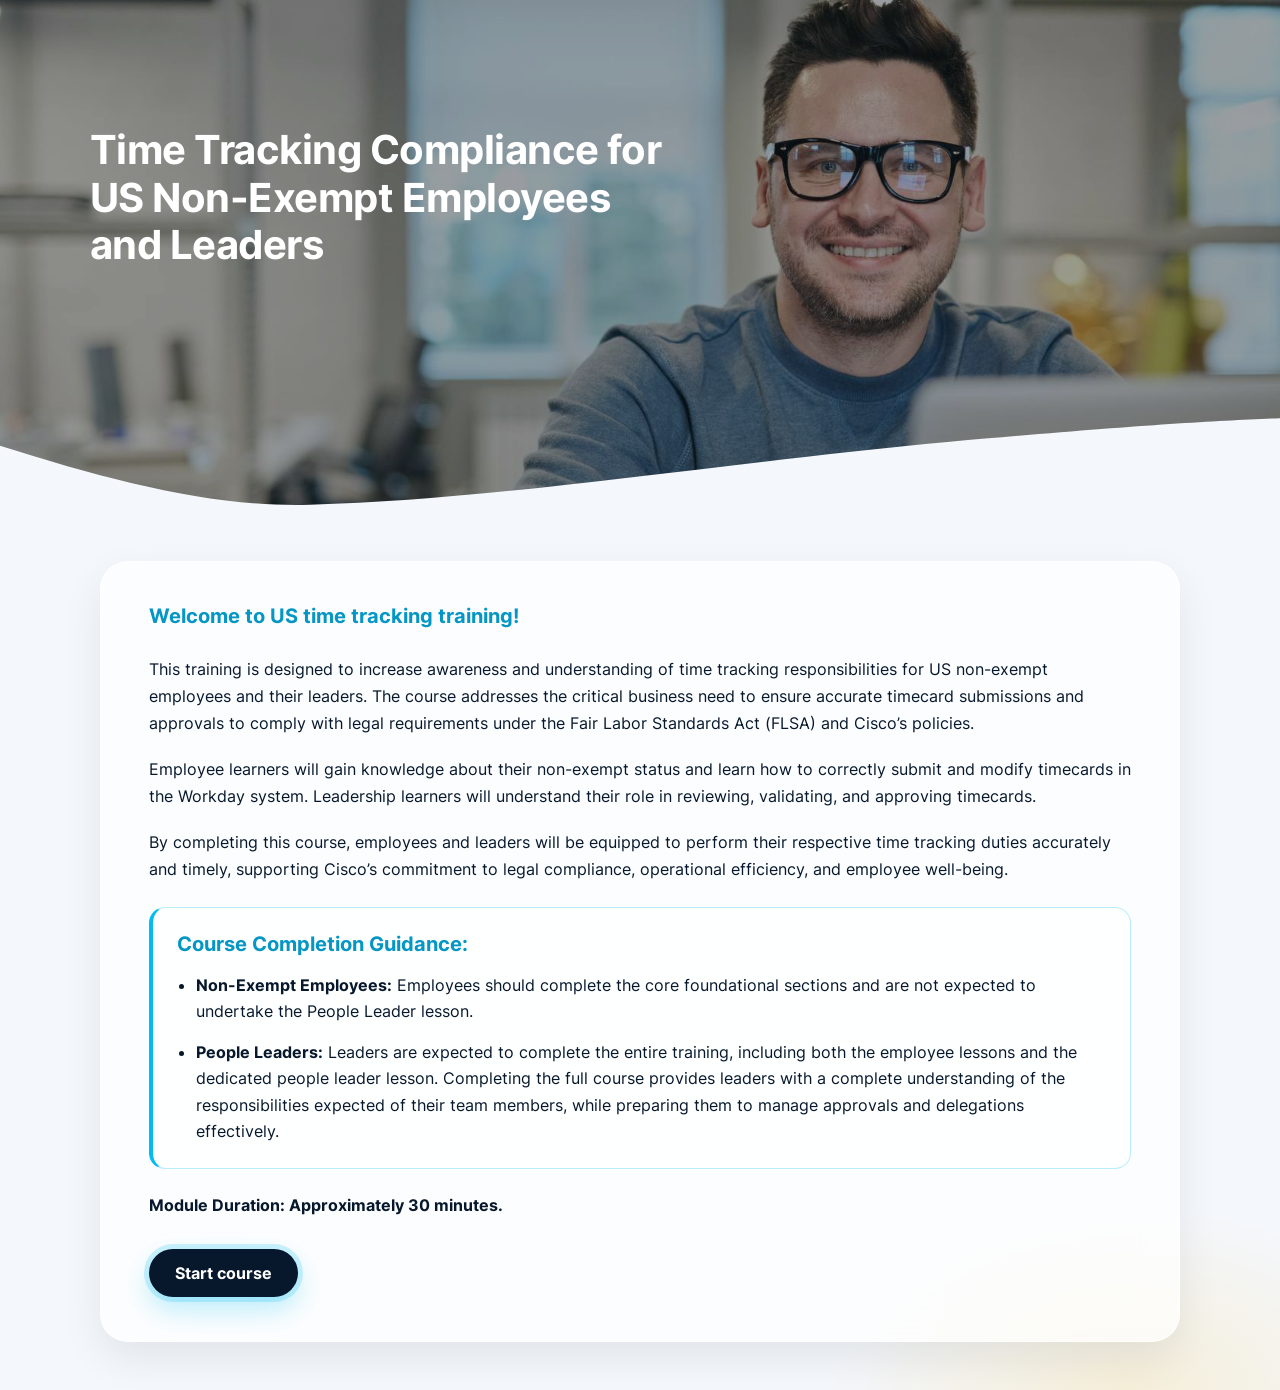
==== commit 521da890: "Force narrated-video captions to stay off until a learner turns them on. Co-authored-by: Cursor <cur" ====
--- a/interactive-scorm/scormcontent/index.html
+++ b/interactive-scorm/scormcontent/index.html
@@ -30,8 +30,8 @@
   <div class="done-toast" id="toast" role="status" aria-live="polite"></div>
   <script src="icons.js"></script>
   <script src="scorm.js"></script>
-  <script src="media/videos.js"></script>
-  <script src="lessons.js"></script>
-  <script src="app.js"></script>
+  <script src="media/videos.js?v=3"></script>
+  <script src="lessons.js?v=3"></script>
+  <script src="app.js?v=3"></script>
 </body>
 </html>
--- a/interactive-scorm/scormcontent/styles.css
+++ b/interactive-scorm/scormcontent/styles.css
@@ -197,7 +197,7 @@
 .lhero-in { position: relative; max-width: var(--col); margin: 0 auto; }
 .kicker { display: inline-flex; align-items: center; gap: 10px; font-size: var(--support); font-weight: 600; letter-spacing: .08em; text-transform: uppercase; line-height: var(--support-lh); color: var(--white); }
 .kicker::before { content: ""; width: 28px; height: 3px; border-radius: 99px; background: var(--stripe); flex: none; }
-.lhero h1 { color: var(--white); font-size: var(--h1); font-weight: 600; line-height: var(--h1-lh); letter-spacing: -.015em; margin: 14px 0 20px; max-width: 18em; text-wrap: balance; }
+.lhero h1 { color: var(--white); font-size: var(--h1); font-weight: 600; line-height: var(--h1-lh); letter-spacing: -.015em; margin: 14px 0 20px; max-width: 100%; text-wrap: wrap; }
 .lhero .meta { display: flex; flex-wrap: wrap; gap: 8px; margin-bottom: 22px; }
 .pill { display: inline-flex; align-items: center; gap: 8px; padding: 6px 12px; border-radius: 999px; font-size: var(--support); font-weight: 600; line-height: var(--support-lh); background: rgba(255, 255, 255, .12); color: var(--white); border: 1px solid rgba(255, 255, 255, .16); backdrop-filter: blur(8px); }
 .pill.emp { background: var(--sky); color: #07182d; border-color: transparent; }
@@ -209,7 +209,7 @@
 .lhero :focus-visible, .quiz :focus-visible, .explorer :focus-visible, .vid :focus-visible, .walk .poster:focus-visible, .nextbar:focus-visible, .tool-head :focus-visible, .pillar[aria-selected="true"]:focus-visible { outline-color: var(--sky-2); }
 
 /* ---------- lesson body: each topic is its own glass panel ---------- */
-.lbody { max-width: var(--col); margin: 0 auto; padding: 32px 28px 80px; display: flex; flex-direction: column; gap: 26px; }
+.lbody { max-width: var(--col); margin: 0 auto; padding: 32px 28px 80px; display: flex; flex-direction: column; gap: 28px; }
 .sec {
   --accent: var(--sky);
   position: relative; overflow: hidden; scroll-margin-top: 88px;
@@ -228,7 +228,6 @@
 .sec h2 { font-size: var(--h2); line-height: var(--h2-lh); font-weight: 600; margin-bottom: 18px; text-wrap: balance; }
 .sec h3 { font-size: var(--h3); line-height: var(--h3-lh); font-weight: 600; margin: 44px 0 14px; padding-top: 28px; border-top: 1px solid rgba(7, 24, 45, .1); }
 .card h3, .pillar h3, .pillar-detail h3, .pipe-detail h3, .explorer h3, .quiz h3, .vid h3 { margin-top: 0; padding-top: 0; border-top: 0; }
-p.lead { font-size: var(--lead); line-height: var(--lead-lh); color: var(--ink-soft); max-width: 66ch; }
 .sec p, .sec li { max-width: 68ch; }
 .sec .wide, .alert-facts p, .link-list, .link-list li, .readout, .bar-key { max-width: none; }
 .rv { opacity: 0; transform: translateY(12px); transition: opacity .35s ease, transform .35s ease; }
@@ -276,7 +275,7 @@
 .stat .u { font-size: var(--support); font-weight: 600; letter-spacing: .08em; text-transform: uppercase; line-height: var(--support-lh); color: var(--ink-soft); margin-top: 8px; }
 .stat p { margin: 10px auto 0; font-size: var(--support); line-height: var(--support-lh); }
 
-.callout { display: flex; gap: 14px; padding: 18px 18px; border-radius: 16px; margin: 26px 0; border: 1px solid var(--glass-border); border-left-width: 5px; background: rgba(255, 255, 255, .76); color: var(--midnight); font-size: var(--body); line-height: var(--body-lh); backdrop-filter: blur(10px); }
+.callout { display: flex; gap: 14px; padding: 18px 18px; border-radius: 16px; margin: 28px 0; border: 1px solid var(--glass-border); border-left-width: 5px; background: rgba(255, 255, 255, .76); color: var(--midnight); font-size: var(--body); line-height: var(--body-lh); backdrop-filter: blur(10px); }
 .callout > .i { font-size: 22px; margin-top: 2px; }
 .callout p { margin: 0 0 .5em; }
 .callout p:last-child { margin: 0; }
@@ -291,7 +290,7 @@
 
 .text-link { display: inline-flex; align-items: center; gap: 6px; color: #07182d; font-weight: 600; background: rgba(6, 190, 239, .14); border-radius: 999px; padding: 2px 10px; box-shadow: 0 0 0 3px rgba(6, 190, 239, .08); }
 .text-link:hover { background: var(--sky-2); color: #07182d; box-shadow: 0 0 0 4px rgba(0, 188, 245, .28); }
-.link-list { list-style: none; padding: 0; margin: 16px 0 0; display: grid; gap: 12px; width: 100%; }
+.link-list { list-style: none; padding: 0; margin: 28px 0 0; display: grid; gap: 12px; width: 100%; }
 .link-list > li { width: 100%; min-width: 0; }
 .link-list a {
   display: flex; gap: 14px; align-items: center; text-decoration: none; width: 100%;
@@ -309,9 +308,10 @@
 .res-grid { display: grid; grid-template-columns: minmax(0, 1fr); gap: 18px; margin: 8px 0 0; align-items: start; }
 .res-grid .card { position: relative; overflow: hidden; padding: 28px 0 8px; }
 .res-grid .card::before { content: ""; position: absolute; left: 0; right: 0; top: 0; height: 5px; background: var(--accent, var(--sky)); }
-.res-grid .card:nth-child(1) { --accent: #06beef; }
-.res-grid .card:nth-child(2) { --accent: #ff3a65; }
-.res-grid .card:nth-child(3) { --accent: #fbbd23; }
+.res-grid .card:nth-child(1) { --accent: #82cf5f; }
+.res-grid .card:nth-child(2) { --accent: #06beef; }
+.res-grid .card:nth-child(3) { --accent: #ff3a65; }
+.res-grid .card:nth-child(4) { --accent: #fbbd23; }
 .res-grid .card h3 { display: flex; gap: 10px; align-items: center; padding: 0 18px; }
 .res-grid .link-list a small { text-decoration: none; }
 
@@ -354,9 +354,24 @@
 .tr-body { padding: 8px 22px 18px; }
 .tr-body p { margin: 0; padding: 12px 0; max-width: none; color: var(--midnight); border-top: 1px solid rgba(7, 24, 45, .06); }
 .tr-body p:first-child { border-top: 0; }
-.vid-title { display: flex; align-items: center; gap: 10px; margin: 8px 0 0; font-weight: 600; color: var(--midnight); font-size: var(--support); letter-spacing: .04em; text-transform: uppercase; line-height: var(--support-lh); }
+.vid-title { display: flex; align-items: center; flex-wrap: wrap; gap: 10px; margin: 0 0 12px; font-weight: 600; color: var(--midnight); font-size: var(--ui); letter-spacing: 0; text-transform: none; line-height: var(--ui-lh); }
 .vid-title .i { color: #0496c4; font-size: 18px; }
-.vid-title .hint { margin-left: auto; font-size: 12px; font-weight: 500; letter-spacing: 0; text-transform: none; color: var(--ink-soft); }
+.vid-title .hint { margin-left: auto; font-size: var(--support); font-weight: 500; letter-spacing: 0; text-transform: none; color: var(--ink-soft); }
+p.after-media { margin-top: 0; max-width: 68ch; }
+.band {
+  margin: 28px 0;
+  padding: 16px;
+  border-radius: 22px;
+  background: rgba(7, 24, 45, .045);
+}
+.band > :first-child { margin-top: 0; }
+.band > :last-child { margin-bottom: 0; }
+.how + .band { margin-top: 12px; }
+.band .vid { margin: 0; }
+.band .transcript { margin: 12px 0 0; box-shadow: none; }
+.band .tool,
+.band .quiz,
+.band .explorer { margin: 0; }
 .walk { margin: 22px 0; border-radius: 20px; overflow: hidden; border: 1px solid var(--glass-border); background: rgba(255, 255, 255, .7); box-shadow: var(--shadow); }
 .walk .poster { position: relative; display: flex; flex-direction: column; align-items: center; justify-content: center; gap: 10px; width: 100%; min-height: 200px; border: 0; padding: 28px; background: radial-gradient(420px 180px at 20% 0%, rgba(6, 190, 239, .45), transparent 60%), radial-gradient(320px 160px at 100% 100%, rgba(255, 58, 101, .35), transparent 62%), #07182d; color: var(--white); text-align: center; }
 .walk .play { width: 64px; height: 64px; border-radius: 50%; background: var(--sky); color: #07182d; display: flex; align-items: center; justify-content: center; font-size: 26px; box-shadow: var(--glow); }
@@ -367,7 +382,7 @@
 .walk .foot { padding: 12px 16px; font-size: var(--support); line-height: var(--support-lh); background: rgba(255, 255, 255, .9); display: flex; justify-content: space-between; gap: 12px; flex-wrap: wrap; align-items: center; color: var(--ink-soft); }
 
 .frame {
-  margin: 8px 0 4px; padding: 18px 18px 16px; border: 0; border-radius: 22px; overflow: hidden;
+  margin: 28px 0; padding: 18px 18px 16px; border: 0; border-radius: 22px; overflow: hidden;
   background:
     radial-gradient(460px 200px at 0% 0%, rgba(6, 190, 239, .5), transparent 68%),
     radial-gradient(380px 220px at 100% 100%, rgba(255, 58, 101, .42), transparent 66%),
@@ -383,14 +398,14 @@
 .frame .chrome span { margin-left: 8px; }
 .frame img { display: block; width: 100%; height: auto; border-radius: 12px; box-shadow: 0 14px 32px rgba(0, 0, 0, .28); }
 
-.alert-facts { display: grid; grid-template-columns: repeat(3, minmax(0, 1fr)); gap: 12px; margin: 8px 0 6px; }
+.alert-facts { display: grid; grid-template-columns: repeat(3, minmax(0, 1fr)); gap: 12px; margin: 28px 0 0; }
 .alert-facts > div { background: rgba(255, 255, 255, .78); border-radius: 16px; padding: 16px; border: 1px solid rgba(7, 24, 45, .06); }
 .alert-facts b { display: block; font-size: 12px; font-weight: 600; letter-spacing: .07em; text-transform: uppercase; margin-bottom: 8px; }
 .alert-facts > div:nth-child(1) b { color: #ff3a65; }
 .alert-facts > div:nth-child(2) b { color: #0496c4; }
 .alert-facts > div:nth-child(3) b { color: #c48a00; }
-.alert-facts p { margin: 0; font-size: var(--support); line-height: 1.45; color: var(--midnight); max-width: none; }
-.alert-look { margin: 26px 0 10px; font-size: 12px; font-weight: 600; letter-spacing: .08em; text-transform: uppercase; color: var(--midnight); max-width: none; }
+.alert-facts p { margin: 0; font-size: var(--body); line-height: var(--body-lh); color: var(--midnight); max-width: none; }
+.alert-look { margin: 28px 0 12px; font-size: 12px; font-weight: 600; letter-spacing: .08em; text-transform: uppercase; color: var(--midnight); max-width: none; }
 .alert-look::before { content: ""; display: inline-block; width: 22px; height: 3px; margin-right: 10px; border-radius: 99px; background: var(--pink); vertical-align: middle; }
 
 .tabs { margin: 24px 0; }
@@ -412,6 +427,20 @@
 }
 .tabpanel { background: rgba(255, 255, 255, .7); border: 1px solid var(--line); border-radius: 18px; padding: 20px; }
 .tabpanel[hidden] { display: none; }
+.alert-look + .frame { margin-top: 12px; }
+.walks { margin: 28px 0; }
+.walks .how { margin-bottom: 12px; }
+.walks .tablist { display: flex; align-items: stretch; gap: 10px; margin: 0 0 16px; }
+.walks .tab { flex: 1 1 0; justify-content: flex-start; align-items: flex-start; min-width: 0; min-height: 72px; text-align: left; white-space: normal; font-size: var(--ui); line-height: var(--ui-lh); }
+.walks .tab .tab-name { flex: 1; min-width: 0; }
+.walks .tab .dot { margin-top: 6px; }
+.walks .watched { display: none; flex: none; align-items: center; margin-left: auto; padding: 3px 8px; border-radius: 999px; background: var(--green); color: #07182d; font-size: 11px; font-weight: 600; letter-spacing: .04em; line-height: 16px; text-transform: uppercase; }
+.walks .tab.is-watched .watched { display: inline-flex; }
+.walks .tab.is-watched .dot { background: var(--green); box-shadow: 0 0 0 3px rgba(130, 207, 95, .45); }
+.walks .tab.is-seen:not([aria-selected="true"]) { background: var(--white); border-color: rgba(6, 190, 239, .35); box-shadow: var(--glow); }
+.walks .tab.is-seen:not([aria-selected="true"])::after { content: none; }
+.walks .tabpanel { background: transparent; border: 0; padding: 0; border-radius: 0; }
+.walks .vid { margin: 0; }
 .triad { display: grid; grid-template-columns: repeat(3, minmax(0, 1fr)); gap: 12px; margin: 14px 0 18px; }
 .triad > div { background: var(--white); border-radius: 12px; padding: 16px; border: 1px solid var(--line); }
 .triad b { display: block; font-size: 12px; font-weight: 600; letter-spacing: .08em; text-transform: uppercase; margin-bottom: 8px; }
@@ -438,7 +467,7 @@
 .pillar[aria-selected="true"] small { color: var(--sky-2); }
 .pillar.is-seen:not([aria-selected="true"]) { background: rgba(130, 207, 95, .18); border-color: var(--green); box-shadow: none; }
 .pillar.is-seen:not([aria-selected="true"]) small { color: #2f7a18; }
-.pillar-detail { margin-top: 14px; padding: 22px 24px; border-radius: 18px; background: rgba(255, 255, 255, .78); border: 1px solid var(--glass-border); border-top: 4px solid var(--sky); font-size: var(--lead); line-height: var(--lead-lh); min-height: 96px; backdrop-filter: blur(10px); }
+.pillar-detail { margin-top: 14px; padding: 22px 24px; border-radius: 18px; background: rgba(255, 255, 255, .78); border: 1px solid var(--glass-border); border-top: 4px solid var(--sky); font-size: var(--body); line-height: var(--body-lh); min-height: 96px; backdrop-filter: blur(10px); }
 .pillar-detail:empty { display: none; }
 
 /* ---------- interactive tools: one family ---------- */
@@ -520,7 +549,7 @@
 .pipe button.is-seen:not([aria-selected="true"]) { background: rgba(130, 207, 95, .18); border-color: var(--green); box-shadow: none; }
 .pipe-detail { margin-top: 14px; padding: 20px 22px; border-radius: 18px; background: rgba(255, 255, 255, .8); border: 1px solid var(--glass-border); border-top: 4px solid var(--pink); backdrop-filter: blur(8px); }
 .pipe-detail:empty, .pipe-detail[hidden] { display: none; }
-.explorer { margin: 8px 0 0; border-radius: 22px; background: var(--white); color: var(--midnight); padding: 24px; overflow: hidden; box-shadow: var(--shadow); border: 1px solid rgba(7, 24, 45, .06); }
+.explorer { margin: 0; border-radius: 18px; background: var(--white); color: var(--midnight); padding: 20px; overflow: hidden; box-shadow: none; border: 1px solid rgba(7, 24, 45, .06); }
 .explorer h3 { color: var(--midnight); margin: 0 0 4px; font-size: var(--h4); line-height: var(--h4-lh); }
 .explorer .sub { color: var(--ink-soft); font-size: var(--support); line-height: var(--support-lh); margin-bottom: 16px; }
 .days { display: grid; grid-template-columns: repeat(7, 1fr); gap: 8px; margin-bottom: 14px; }
@@ -560,7 +589,7 @@
 @keyframes pop { from { opacity: 0; } to { opacity: 1; } }
 @keyframes shake { 25% { transform: translateX(-6px); } 75% { transform: translateX(6px); } }
 
-.quiz { margin: 28px 0; border-radius: 22px; background: radial-gradient(480px 200px at 100% 0%, rgba(6, 190, 239, .28), transparent 60%), #07182d; color: var(--white); padding: clamp(20px, 4vw, 32px); box-shadow: var(--shadow); }
+.quiz { margin: 0; border-radius: 22px; background: radial-gradient(480px 200px at 100% 0%, rgba(6, 190, 239, .28), transparent 60%), #07182d; color: var(--white); padding: clamp(20px, 4vw, 32px); box-shadow: var(--shadow); }
 .q-top { display: flex; align-items: center; gap: 12px; margin-bottom: 16px; flex-wrap: wrap; }
 .q-top .kicker { color: var(--white); }
 .q-top .kicker::before { background: var(--stripe); }
@@ -654,10 +683,12 @@
   :root { --h1: 32px; --h1-lh: 40px; }
   .g2, .g3, .g4, .g5, .compare, .res-grid, .triad, .pillars, .sort-bins, .alert-facts { grid-template-columns: 1fr; }
   .days { gap: 4px; }
-  .dcol { padding: 8px 2px; }
-  .ev-btn { font-size: 10px; }
+  .dcol { min-width: 0; padding: 8px 2px; }
+  .ev-btn { font-size: 10px; white-space: normal; padding: 6px 2px; }
+  .band .explorer { padding: 14px 10px; }
   .pipe { grid-template-columns: 1fr; }
   .pipe button, .pipe button:first-child, .pipe button:last-child { clip-path: none; border-radius: 14px; margin: 0; padding: 16px; }
+  .walks .tablist { flex-direction: column; }
   .flow .ar { display: none; }
   .range-row label { min-width: 100%; }
   .habits { grid-template-columns: 1fr; }
@@ -667,6 +698,7 @@
   .c-hero h1 { left: 6%; top: 16%; width: 88%; font-size: 28px; }
   .lbody { padding: 18px 14px 56px; gap: 18px; }
   .sec { padding: 26px 16px 20px; border-radius: 20px; }
+  .band { padding: 12px; }
   .lhero { padding: 40px 16px 36px; }
 }
 @media (prefers-reduced-motion: reduce) {
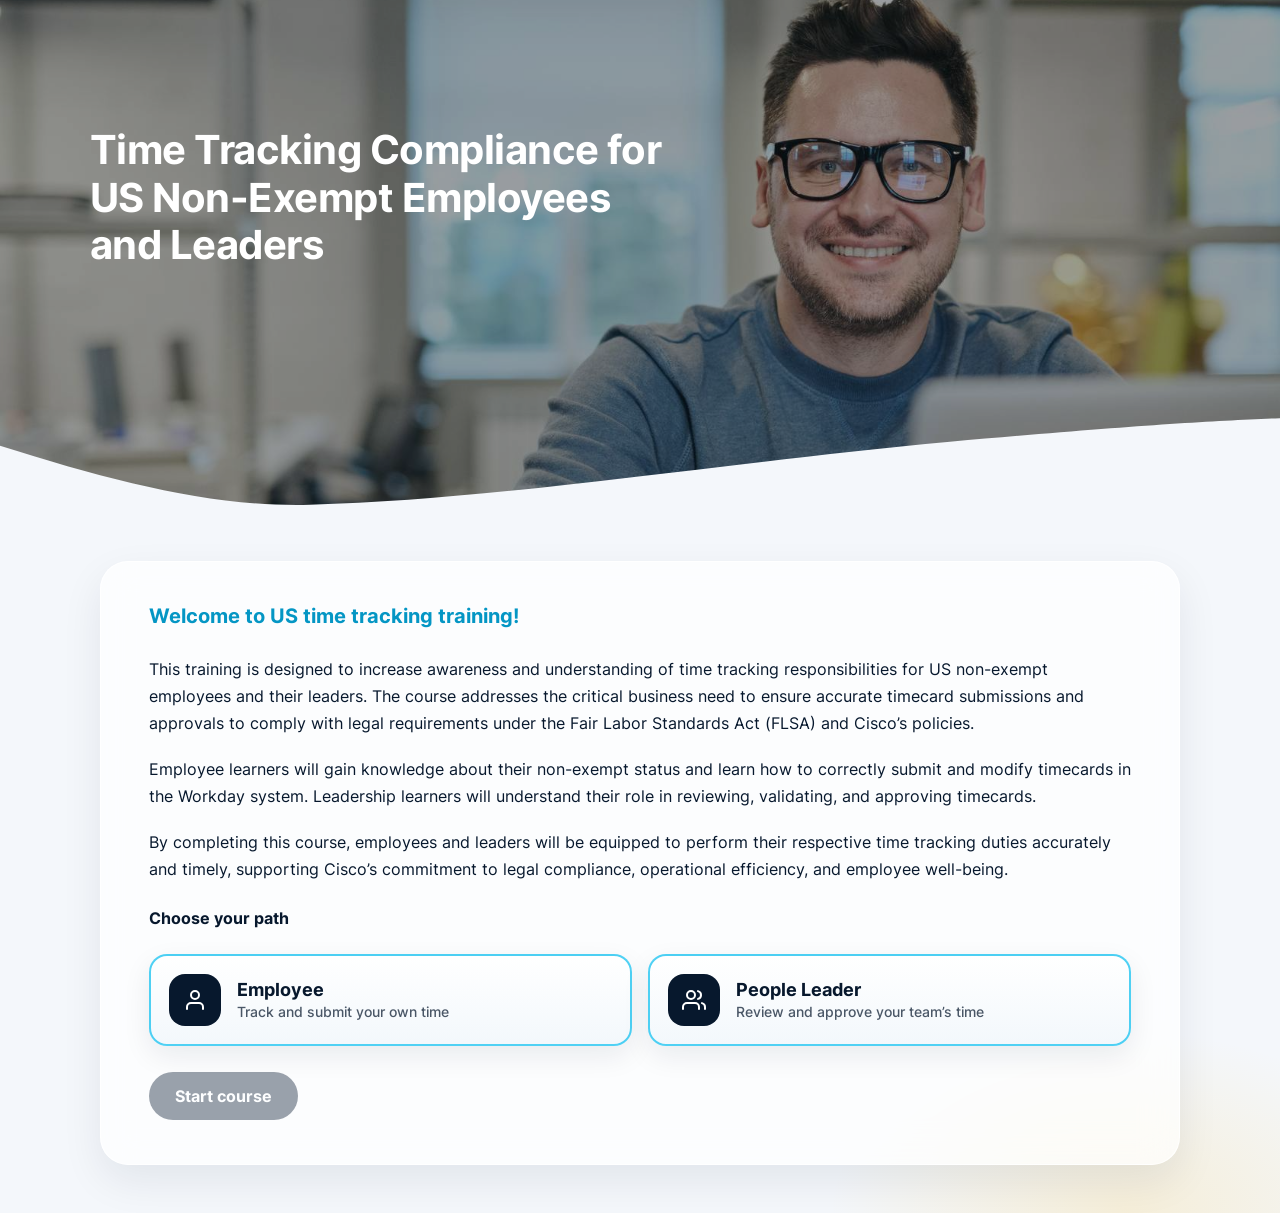
==== commit 66412512: "Publish the finished course so GitHub Pages serves the new layout and ending. Walkthrough cards, ful" ====
--- a/interactive-scorm/scormcontent/index.html
+++ b/interactive-scorm/scormcontent/index.html
@@ -5,7 +5,7 @@
   <meta name="viewport" content="width=device-width, initial-scale=1">
   <title>Time Tracking Compliance for US Non-Exempt Employees and Leaders</title>
   <link rel="icon" href="data:,">
-  <link rel="stylesheet" href="styles.css">
+  <link rel="stylesheet" href="styles.css?v=9">
 </head>
 <body>
   <a class="skip" href="#stage">Skip to content</a>
@@ -28,10 +28,18 @@
     </div>
   </div>
   <div class="done-toast" id="toast" role="status" aria-live="polite"></div>
-  <script src="icons.js"></script>
-  <script src="scorm.js"></script>
-  <script src="media/videos.js?v=3"></script>
-  <script src="lessons.js?v=3"></script>
-  <script src="app.js?v=3"></script>
+  <div class="lightbox" id="lightbox" hidden>
+    <button type="button" class="lightbox-back" data-zoom-close tabindex="-1" aria-label="Close full size image"></button>
+    <div class="lightbox-panel" role="dialog" aria-modal="true" aria-labelledby="lightbox-cap">
+      <button type="button" class="lightbox-x" data-zoom-close aria-label="Close full size image"><svg class="i" aria-hidden="true"><use href="#i-x"/></svg></button>
+      <img id="lightbox-img" alt="" data-zoom-close>
+      <p class="lightbox-cap" id="lightbox-cap"></p>
+    </div>
+  </div>
+  <script src="icons.js?v=2"></script>
+  <script src="scorm.js?v=2"></script>
+  <script src="media/videos.js?v=4"></script>
+  <script src="lessons.js?v=8"></script>
+  <script src="app.js?v=9"></script>
 </body>
 </html>
--- a/interactive-scorm/scormcontent/styles.css
+++ b/interactive-scorm/scormcontent/styles.css
@@ -113,7 +113,7 @@
 .progress-bar { display: block; height: 100%; width: 0; background: linear-gradient(90deg, var(--sky), var(--green)); border-radius: 99px; transition: width .4s ease; }
 .lessons { flex: 1; min-height: 0; overflow-y: auto; background: transparent; display: flex; flex-direction: column; }
 .lesson-link { position: relative; display: flex; align-items: center; gap: 8px; width: 100%; flex: 1 1 0px; min-height: 48px; text-align: left; background: transparent; border: 0; border-bottom: 1px solid var(--line); border-left: 4px solid transparent; padding: 10px 36px 10px 12px; font-size: 14px; font-weight: 500; line-height: 1.3; color: var(--midnight); }
-.lessons.is-filtering .lesson-link { flex: 0 0 auto; }
+.lessons.is-filtering .lesson-link, .lessons.is-compact .lesson-link { flex: 0 0 auto; }
 .lesson-link:hover { background: rgba(6, 190, 239, .08); }
 .lesson-link .lines { display: inline-flex; flex: none; font-size: 15px; line-height: 1; color: rgba(7, 24, 45, .4); }
 .lesson-link .lt { flex: 1; min-width: 0; }
@@ -228,7 +228,20 @@
 .sec h2 { font-size: var(--h2); line-height: var(--h2-lh); font-weight: 600; margin-bottom: 18px; text-wrap: balance; }
 .sec h3 { font-size: var(--h3); line-height: var(--h3-lh); font-weight: 600; margin: 44px 0 14px; padding-top: 28px; border-top: 1px solid rgba(7, 24, 45, .1); }
 .card h3, .pillar h3, .pillar-detail h3, .pipe-detail h3, .explorer h3, .quiz h3, .vid h3 { margin-top: 0; padding-top: 0; border-top: 0; }
-.sec p, .sec li { max-width: 68ch; }
+.sec p, .sec li { max-width: none; }
+/* Card copy starts at the left and each full line reaches the right edge of its card. */
+.lbody p,
+.lbody .q-prompt,
+.lbody .opt > span:last-child,
+.lbody .verdict > span,
+.lbody .how > span:last-child,
+.lbody .ev-detail > span:last-child,
+.lbody .pillar-detail p {
+  text-align: justify;
+  text-align-last: start;
+  hyphens: none;
+  -webkit-hyphens: none;
+}
 .sec .wide, .alert-facts p, .link-list, .link-list li, .readout, .bar-key { max-width: none; }
 .rv { opacity: 0; transform: translateY(12px); transition: opacity .35s ease, transform .35s ease; }
 .rv.in { opacity: 1; transform: none; }
@@ -277,6 +290,7 @@
 
 .callout { display: flex; gap: 14px; padding: 18px 18px; border-radius: 16px; margin: 28px 0; border: 1px solid var(--glass-border); border-left-width: 5px; background: rgba(255, 255, 255, .76); color: var(--midnight); font-size: var(--body); line-height: var(--body-lh); backdrop-filter: blur(10px); }
 .callout > .i { font-size: 22px; margin-top: 2px; }
+.callout > div { flex: 1; min-width: 0; }
 .callout p { margin: 0 0 .5em; }
 .callout p:last-child { margin: 0; }
 .callout.info { border-left-color: var(--sky); }
@@ -357,7 +371,7 @@
 .vid-title { display: flex; align-items: center; flex-wrap: wrap; gap: 10px; margin: 0 0 12px; font-weight: 600; color: var(--midnight); font-size: var(--ui); letter-spacing: 0; text-transform: none; line-height: var(--ui-lh); }
 .vid-title .i { color: #0496c4; font-size: 18px; }
 .vid-title .hint { margin-left: auto; font-size: var(--support); font-weight: 500; letter-spacing: 0; text-transform: none; color: var(--ink-soft); }
-p.after-media { margin-top: 0; max-width: 68ch; }
+p.after-media { margin-top: 0; max-width: none; }
 .band {
   margin: 28px 0;
   padding: 16px;
@@ -397,6 +411,19 @@
 .frame .chrome i:nth-child(3) { background: #82cf5f; }
 .frame .chrome span { margin-left: 8px; }
 .frame img { display: block; width: 100%; height: auto; border-radius: 12px; box-shadow: 0 14px 32px rgba(0, 0, 0, .28); }
+.frame .zoom { position: relative; display: block; width: 100%; margin: 0; padding: 0; border: 0; background: transparent; border-radius: 12px; cursor: zoom-in; }
+.frame .zoom:hover img { filter: brightness(1.04); }
+.zoom-hint { position: absolute; right: 10px; bottom: 10px; width: 36px; height: 36px; border-radius: 50%; background: rgba(7, 24, 45, .9); color: #fff; display: flex; align-items: center; justify-content: center; pointer-events: none; box-shadow: 0 6px 16px rgba(0, 0, 0, .35); }
+.zoom-hint .i { font-size: 16px; }
+.lightbox[hidden] { display: none !important; }
+.lightbox { position: fixed; inset: 0; z-index: 120; display: flex; align-items: center; justify-content: center; padding: 28px 20px 20px; }
+.lightbox-back { position: absolute; inset: 0; border: 0; padding: 0; background: rgba(7, 24, 45, .86); cursor: zoom-out; }
+.lightbox-panel { position: relative; z-index: 1; display: flex; flex-direction: column; align-items: center; gap: 12px; max-width: calc(100vw - 32px); max-height: calc(100vh - 32px); }
+.lightbox-panel img { display: block; width: auto; height: auto; max-width: calc(100vw - 32px); max-height: calc(100vh - 88px); border-radius: 12px; background: #fff; box-shadow: 0 24px 60px rgba(0, 0, 0, .45); cursor: zoom-out; }
+.lightbox-x { position: absolute; top: 12px; right: 12px; z-index: 2; width: 40px; height: 40px; border: 0; border-radius: 50%; background: #07182d; color: #fff; display: flex; align-items: center; justify-content: center; box-shadow: 0 6px 18px rgba(0, 0, 0, .4); }
+.lightbox-x .i { font-size: 18px; }
+.lightbox-cap { margin: 0; max-width: 72ch; color: #fff; font-size: var(--support); font-weight: 600; line-height: var(--support-lh); text-align: center; }
+body.lightbox-open { overflow: hidden; }
 
 .alert-facts { display: grid; grid-template-columns: repeat(3, minmax(0, 1fr)); gap: 12px; margin: 28px 0 0; }
 .alert-facts > div { background: rgba(255, 255, 255, .78); border-radius: 16px; padding: 16px; border: 1px solid rgba(7, 24, 45, .06); }
@@ -430,17 +457,26 @@
 .alert-look + .frame { margin-top: 12px; }
 .walks { margin: 28px 0; }
 .walks .how { margin-bottom: 12px; }
-.walks .tablist { display: flex; align-items: stretch; gap: 10px; margin: 0 0 16px; }
-.walks .tab { flex: 1 1 0; justify-content: flex-start; align-items: flex-start; min-width: 0; min-height: 72px; text-align: left; white-space: normal; font-size: var(--ui); line-height: var(--ui-lh); }
-.walks .tab .tab-name { flex: 1; min-width: 0; }
-.walks .tab .dot { margin-top: 6px; }
-.walks .watched { display: none; flex: none; align-items: center; margin-left: auto; padding: 3px 8px; border-radius: 999px; background: var(--green); color: #07182d; font-size: 11px; font-weight: 600; letter-spacing: .04em; line-height: 16px; text-transform: uppercase; }
+.walks .tablist { display: flex; align-items: stretch; gap: 12px; margin: 0 0 14px; }
+.walks .tab { flex: 1 1 0; align-items: center; gap: 12px; min-width: 0; min-height: 88px; padding: 14px 16px; text-align: left; white-space: normal; font-size: var(--ui); line-height: 1.35; }
+.walks .walk-num {
+  width: 48px; height: 48px; border-radius: 16px; display: inline-flex; align-items: center; justify-content: center; flex: none;
+  font-size: 18px; font-weight: 700; letter-spacing: -.03em; line-height: 1; background: var(--sky); color: #07182d;
+  box-shadow: 0 0 0 4px rgba(6, 190, 239, .28);
+}
+.walks .tab.tone-green .walk-num { background: var(--green); box-shadow: 0 0 0 4px rgba(130, 207, 95, .4); }
+.walks .tab.tone-orange .walk-num { background: var(--orange); color: #07182d; box-shadow: 0 0 0 4px rgba(255, 122, 63, .35); }
+.walks .tab[aria-selected="true"] .walk-num { box-shadow: 0 0 0 4px rgba(255, 255, 255, .22); }
+.walks .tab .tab-name { flex: 1; min-width: 0; font-weight: 600; }
+.walks .watched { display: none; flex: none; align-items: center; align-self: center; margin-left: auto; padding: 3px 8px; border-radius: 999px; background: var(--green); color: #07182d; font-size: 11px; font-weight: 600; letter-spacing: .04em; line-height: 16px; text-transform: uppercase; }
 .walks .tab.is-watched .watched { display: inline-flex; }
-.walks .tab.is-watched .dot { background: var(--green); box-shadow: 0 0 0 3px rgba(130, 207, 95, .45); }
 .walks .tab.is-seen:not([aria-selected="true"]) { background: var(--white); border-color: rgba(6, 190, 239, .35); box-shadow: var(--glow); }
 .walks .tab.is-seen:not([aria-selected="true"])::after { content: none; }
+.walks .walk-stage { border-radius: 18px; overflow: hidden; background: #07182d; border-top: 5px solid var(--sky); box-shadow: var(--shadow); }
+.walks[data-tone="green"] .walk-stage { border-top-color: var(--green); }
+.walks[data-tone="orange"] .walk-stage { border-top-color: var(--orange); }
 .walks .tabpanel { background: transparent; border: 0; padding: 0; border-radius: 0; }
-.walks .vid { margin: 0; }
+.walks .vid { margin: 0; border-radius: 0; box-shadow: none; }
 .triad { display: grid; grid-template-columns: repeat(3, minmax(0, 1fr)); gap: 12px; margin: 14px 0 18px; }
 .triad > div { background: var(--white); border-radius: 12px; padding: 16px; border: 1px solid var(--line); }
 .triad b { display: block; font-size: 12px; font-weight: 600; letter-spacing: .08em; text-transform: uppercase; margin-bottom: 8px; }
@@ -520,6 +556,7 @@
 .verdict.good { border-left-color: var(--green); background: rgba(130, 207, 95, .14); }
 .verdict.warn { border-left-color: var(--yellow); background: rgba(251, 189, 35, .16); }
 .verdict.bad { border-left-color: var(--pink); background: rgba(255, 58, 101, .1); }
+.verdict > span { flex: 1; min-width: 0; }
 .verdict .i { font-size: 22px; margin-top: 1px; }
 .stepper-ctl { display: inline-flex; align-items: center; gap: 10px; }
 .stepper-ctl button { width: 44px; height: 44px; border-radius: 12px; border: 0; background: var(--white); font-size: 20px; font-weight: 600; color: #07182d; display: inline-flex; align-items: center; justify-content: center; box-shadow: var(--glow); }
@@ -599,11 +636,12 @@
 .q-dots i.ok { background: var(--green); box-shadow: none; }
 .q-dots i.retry { background: var(--yellow); box-shadow: none; }
 .q-prompt { font-size: var(--h3); font-weight: 600; line-height: var(--h3-lh); margin-bottom: 8px; color: var(--white); white-space: pre-line; }
-.q-scn { color: rgba(255, 255, 255, .88); font-size: var(--body); line-height: var(--body-lh); margin-bottom: 16px; }
+.q-scn { color: rgba(255, 255, 255, .88); font-size: var(--body); line-height: var(--body-lh); margin-bottom: 16px; max-width: none; }
 .opts { display: grid; gap: 10px; margin: 16px 0; }
 .opt { text-align: left; padding: 14px 16px; border-radius: 14px; border: 2px solid rgba(255, 255, 255, .22); background: rgba(255, 255, 255, .06); color: var(--white); font-weight: 500; font-size: var(--body); line-height: var(--body-lh); display: flex; gap: 12px; align-items: flex-start; transition: background .15s ease, border-color .15s ease, transform .15s ease; }
 .opt:hover:not([disabled]) { background: rgba(0, 188, 245, .18); border-color: var(--sky-2); }
 .opt .k { width: 28px; height: 28px; border-radius: 8px; background: rgba(255, 255, 255, .14); display: inline-flex; align-items: center; justify-content: center; font-weight: 600; font-size: var(--support); flex: none; }
+.opt > span:last-child { flex: 1; min-width: 0; }
 .opt.sel { border-color: var(--sky-2); background: rgba(0, 188, 245, .16); transform: translateY(1px); box-shadow: inset 0 3px 8px rgba(0, 0, 0, .28); }
 .opt.sel .k { background: var(--sky-2); color: #07182d; }
 .opt.right { border-color: var(--green); background: rgba(130, 207, 95, .18); }
@@ -612,6 +650,7 @@
 .opt.wrong .k { background: var(--pink); color: var(--white); }
 .opt[disabled] { cursor: default; }
 .fb { border-radius: 14px; padding: 14px 16px; margin: 14px 0; display: flex; gap: 12px; background: var(--white); color: var(--midnight); border-left: 5px solid var(--midnight); }
+.fb > div { flex: 1; min-width: 0; }
 .fb .i { font-size: 22px; margin-top: 2px; }
 .fb.good { border-left-color: var(--green); }
 .fb.bad { border-left-color: var(--pink); }
@@ -625,7 +664,7 @@
 .score .ring b { font-size: 32px; font-weight: 600; line-height: 40px; }
 .score .ring small { font-size: 12px; font-weight: 600; letter-spacing: .06em; text-transform: uppercase; color: var(--white); }
 .score h3 { color: var(--white); font-size: var(--h3); line-height: var(--h3-lh); margin-bottom: 8px; }
-.score p { margin: 0 auto 18px; max-width: 46ch; color: rgba(255, 255, 255, .88); }
+.score p { margin: 0 auto 18px; max-width: 46ch; color: rgba(255, 255, 255, .88); text-align: center; text-align-last: center; }
 .q-review { text-align: left; display: grid; gap: 8px; max-width: 640px; margin: 0 auto 18px; }
 .q-review div { display: flex; gap: 10px; align-items: flex-start; padding: 10px 12px; border-radius: 10px; background: rgba(255, 255, 255, .08); font-size: var(--support); line-height: var(--support-lh); font-weight: 500; }
 .q-review .i { font-size: 18px; margin-top: 1px; }
@@ -653,11 +692,15 @@
 .nextbar:active { background: #07182d; color: var(--white); }
 .nextbar:focus-visible { outline: 3px solid var(--sky-2); outline-offset: -6px; }
 .nextbar .i { font-size: 1.15em; flex: none; }
+.endbar { display: flex; align-items: center; justify-content: center; gap: 10px; width: 100%; background: #07182d; color: var(--white); padding: 22px 24px; font-size: var(--ui); font-weight: 600; line-height: var(--ui-lh); text-align: center; box-shadow: 0 -10px 28px rgba(6, 190, 239, .35); }
+.endbar[hidden] { display: none !important; }
+.endbar .i { color: var(--green); font-size: 1.25em; flex: none; }
 .done-toast { position: fixed; right: 20px; bottom: 20px; background: #07182d; color: var(--white); border-radius: 16px; padding: 14px 18px; display: flex; gap: 10px; align-items: center; font-weight: 600; font-size: var(--ui); line-height: var(--ui-lh); box-shadow: 0 0 0 4px rgba(6, 190, 239, .28), 0 12px 32px rgba(7, 24, 45, .28); transform: translateY(120px); opacity: 0; transition: opacity .25s ease, transform .25s ease; z-index: 60; }
 .done-toast.show { transform: none; opacity: 1; }
 .done-toast .i { color: var(--green); font-size: 22px; }
 
 .how { display: flex; align-items: center; gap: 10px; margin: 0 0 16px; padding: 12px 14px; border-radius: 14px; background: rgba(6, 190, 239, .1); border: 1px solid rgba(6, 190, 239, .28); color: var(--midnight); font-size: var(--support); line-height: var(--support-lh); max-width: none; }
+.how > span:last-child { flex: 1; min-width: 0; }
 .alert-facts + .how { margin-top: 28px; }
 .how + .tool { margin-top: 0; }
 .how b { font-weight: 600; text-transform: uppercase; letter-spacing: .06em; font-size: 12px; margin-right: 4px; color: #0496c4; }
@@ -669,6 +712,73 @@
 .how.on-dark .hw { background: var(--sky-2); color: #07182d; }
 .act-intro { margin: 8px 0 14px; max-width: none; font-weight: 500; }
 .tool-body > .how:first-child { margin-bottom: 16px; }
+
+.ver { margin: 0 0 10px; font-size: 12px; font-weight: 600; letter-spacing: .08em; text-transform: uppercase; color: #0496c4; }
+.path-row { display: grid; grid-template-columns: 1fr 1fr; gap: 16px; margin: 4px 0 18px; }
+.path-card {
+  display: flex; align-items: center; gap: 16px; text-align: left; width: 100%;
+  padding: 18px; border-radius: 18px; cursor: pointer; font: inherit; color: #07182d;
+  border: 2px solid rgba(6, 190, 239, .7);
+  background: linear-gradient(180deg, #fff 0%, #f3f8fc 100%);
+  box-shadow: 0 10px 28px rgba(7, 24, 45, .08);
+  transition: transform .18s ease, box-shadow .18s ease, border-color .18s ease, background .18s ease;
+}
+.path-card:hover { transform: translateY(-2px); border-color: #0496c4; box-shadow: 0 16px 36px rgba(6, 190, 239, .28); }
+.path-card[aria-pressed="true"] {
+  background: #07182d; color: var(--white); border-color: #07182d;
+  box-shadow: 0 0 0 4px rgba(6, 190, 239, .35), 0 16px 36px rgba(7, 24, 45, .22);
+}
+.path-card:focus-visible { outline: 3px solid var(--sky-2); outline-offset: 3px; }
+.path-ico { width: 52px; height: 52px; border-radius: 16px; display: inline-flex; align-items: center; justify-content: center; background: #07182d; color: #fff; font-size: 24px; flex: none; }
+.path-card[aria-pressed="true"] .path-ico { background: var(--sky); color: #07182d; }
+.path-copy { display: flex; flex-direction: column; gap: 3px; min-width: 0; }
+.path-copy b { font-size: 18px; line-height: 1.2; }
+.path-copy small { font-size: 14px; font-weight: 500; line-height: 1.35; color: var(--ink-soft); }
+.path-card[aria-pressed="true"] .path-copy small { color: rgba(255, 255, 255, .78); }
+.path-card.is-complete { border-color: #5ea83a; }
+.path-done {
+  margin-left: auto; display: inline-flex; align-items: center; gap: 6px; flex: none;
+  padding: 6px 10px; border-radius: 999px; background: var(--green); color: #07182d;
+  font-size: 12px; font-weight: 700; letter-spacing: .04em; text-transform: uppercase; line-height: 1;
+}
+.path-done .i { font-size: 14px; }
+.path-card[aria-pressed="true"] .path-done { background: var(--green); color: #07182d; }
+.sheet-actions { margin: 0; padding: 0 18px 18px; }
+@media (max-width: 720px) { .path-row { grid-template-columns: 1fr; } }
+.path-list { margin: 8px 0 4px; }
+.c-start:disabled, .c-start:disabled:hover { opacity: .4; cursor: not-allowed; background: #07182d; color: var(--white); box-shadow: none; transform: none; }
+.side-empty { margin: 18px 16px; color: var(--ink-soft); line-height: 1.5; }
+.steps { margin: 0 0 12px; padding-left: 1.25em; }
+.steps li { margin: 0 0 8px; }
+.sheet-wrap { padding: 0 18px 18px; }
+.sheet { width: 100%; border-collapse: collapse; }
+.sheet th, .sheet td { text-align: left; vertical-align: top; padding: 10px 12px; border-bottom: 1px solid rgba(7, 24, 45, .1); }
+.sheet th:nth-child(2), .sheet td:nth-child(2) { white-space: nowrap; width: 1%; padding-right: 28px; }
+.sheet th { font-size: 12px; font-weight: 600; letter-spacing: .04em; text-transform: uppercase; }
+/* Stacked notes use the same 12px gap as alert cards and link rows. */
+.stack { display: flex; flex-direction: column; gap: 12px; margin: 28px 0; }
+.stack > .callout { margin: 0; }
+.do-steps { list-style: none; margin: 4px 0 0; padding: 0; display: grid; grid-template-columns: repeat(3, minmax(0, 1fr)); gap: 12px; }
+.sec .do-steps, .sec .do-steps li, .sec .do-steps p { max-width: none; }
+.do-steps li { position: relative; display: flex; gap: 14px; align-items: flex-start; margin: 0; padding: 22px 16px 16px; border-radius: 16px; overflow: hidden; border: 1px solid transparent; }
+.do-steps li > div { flex: 1; min-width: 0; }
+.do-steps li::before { content: ""; position: absolute; left: 0; right: 0; top: 0; height: 5px; }
+.do-steps li > span { width: 36px; height: 36px; border-radius: 50%; color: #07182d; display: inline-flex; align-items: center; justify-content: center; font-size: 16px; font-weight: 700; flex: none; }
+.do-steps li:nth-child(1) { background: linear-gradient(180deg, rgba(6, 190, 239, .2), rgba(255, 255, 255, .94) 52%); border-color: rgba(6, 190, 239, .4); box-shadow: 0 12px 28px rgba(6, 190, 239, .16); }
+.do-steps li:nth-child(1)::before { background: var(--sky); }
+.do-steps li:nth-child(1) > span { background: var(--sky); box-shadow: 0 0 0 4px rgba(6, 190, 239, .3); }
+.do-steps li:nth-child(2) { background: linear-gradient(180deg, rgba(255, 122, 63, .2), rgba(255, 255, 255, .94) 52%); border-color: rgba(255, 122, 63, .42); box-shadow: 0 12px 28px rgba(255, 122, 63, .16); }
+.do-steps li:nth-child(2)::before { background: var(--orange); }
+.do-steps li:nth-child(2) > span { background: var(--orange); box-shadow: 0 0 0 4px rgba(255, 122, 63, .3); }
+.do-steps li:nth-child(3) { background: linear-gradient(180deg, rgba(130, 207, 95, .28), rgba(255, 255, 255, .94) 52%); border-color: rgba(130, 207, 95, .5); box-shadow: 0 12px 28px rgba(130, 207, 95, .18); }
+.do-steps li:nth-child(3)::before { background: var(--green); }
+.do-steps li:nth-child(3) > span { background: var(--green); box-shadow: 0 0 0 4px rgba(130, 207, 95, .38); }
+.do-steps li > div > b { display: block; margin-bottom: 4px; color: var(--midnight); }
+.do-steps p { margin: 0; color: var(--ink-soft); font-size: var(--support); line-height: 1.45; }
+.do-steps p b { display: inline; font-weight: 700; color: var(--midnight); }
+.do-shots { display: grid; grid-template-columns: 1fr 1fr; gap: 14px; margin-top: 10px; }
+.do-shots .frame { margin: 0; }
+.sec .sheet, .sec .sheet th, .sec .sheet td, .sheet-wrap { max-width: none; }
 
 @media (max-width: 1000px) {
   :root { --sidebar-w: min(320px, 88vw); }
@@ -692,6 +802,7 @@
   .flow .ar { display: none; }
   .range-row label { min-width: 100%; }
   .habits { grid-template-columns: 1fr; }
+  .do-steps, .do-shots { grid-template-columns: 1fr; }
   .habits > div:last-child { grid-column: auto; }
   .c-copy { width: 92%; padding: 28px 20px 32px; margin: 28px auto 36px; }
   .c-hero { aspect-ratio: 4 / 3; max-height: none; }
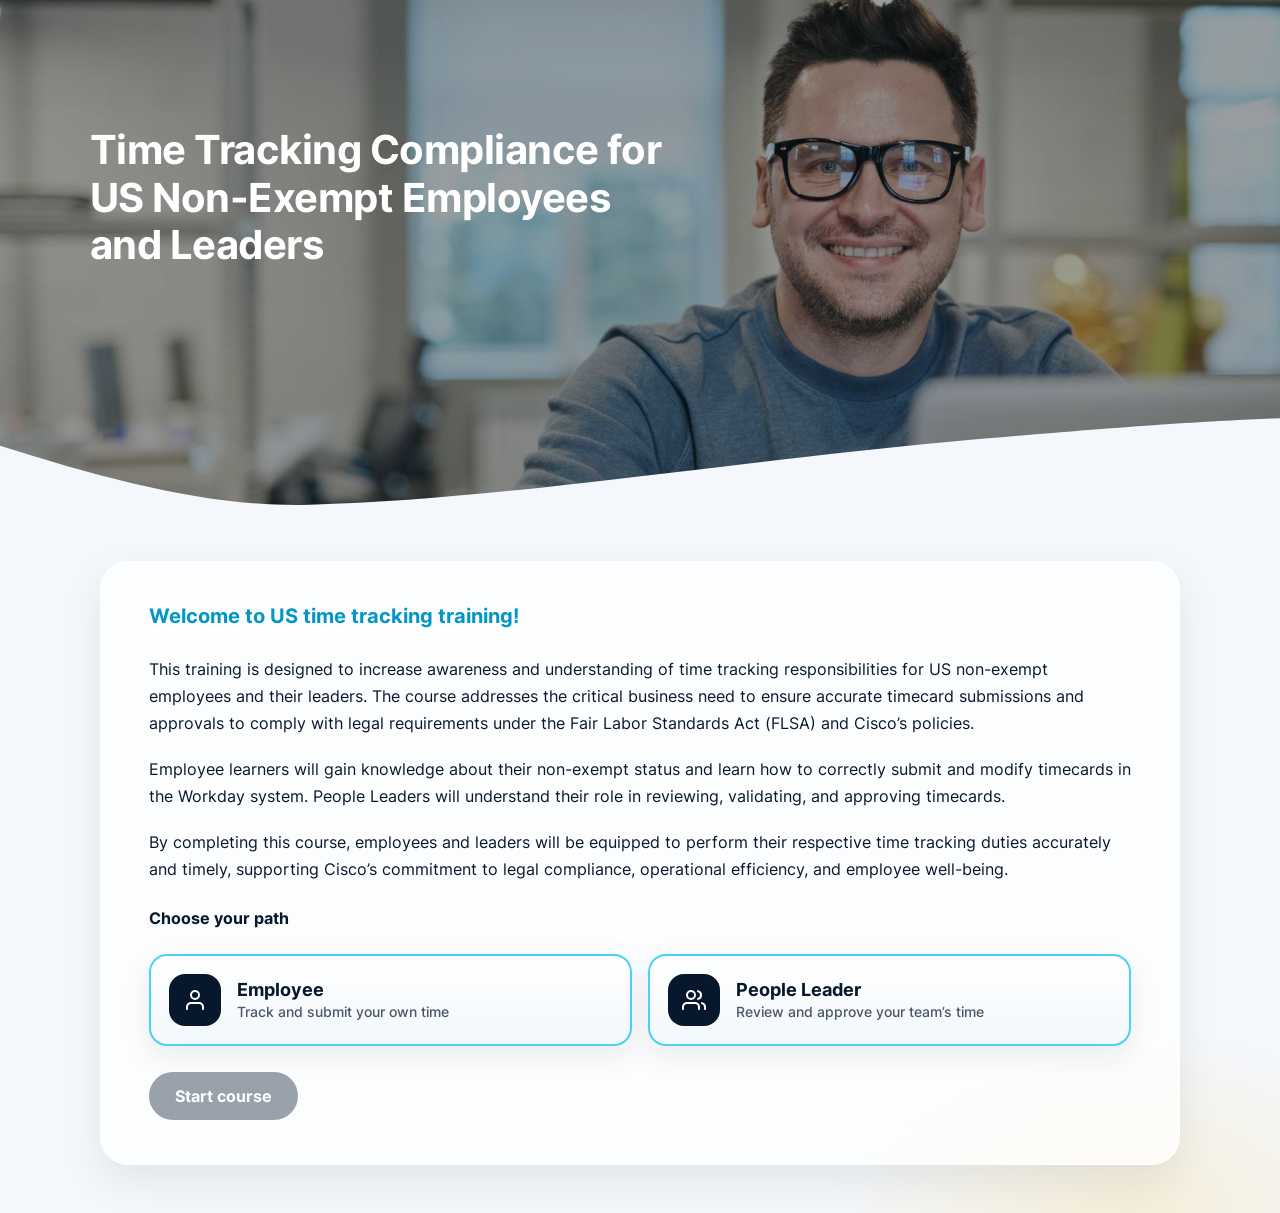
==== commit e77b55ea: "Publish version 3 so the training link shows today's course updates. Alert screenshots, the job aid," ====
--- a/interactive-scorm/scormcontent/index.html
+++ b/interactive-scorm/scormcontent/index.html
@@ -5,7 +5,7 @@
   <meta name="viewport" content="width=device-width, initial-scale=1">
   <title>Time Tracking Compliance for US Non-Exempt Employees and Leaders</title>
   <link rel="icon" href="data:,">
-  <link rel="stylesheet" href="styles.css?v=9">
+  <link rel="stylesheet" href="styles.css?v=17">
 </head>
 <body>
   <a class="skip" href="#stage">Skip to content</a>
@@ -37,9 +37,9 @@
     </div>
   </div>
   <script src="icons.js?v=2"></script>
-  <script src="scorm.js?v=2"></script>
-  <script src="media/videos.js?v=4"></script>
-  <script src="lessons.js?v=8"></script>
-  <script src="app.js?v=9"></script>
+  <script src="scorm.js?v=4"></script>
+  <script src="media/videos.js?v=5"></script>
+  <script src="lessons.js?v=16"></script>
+  <script src="app.js?v=16"></script>
 </body>
 </html>
--- a/interactive-scorm/scormcontent/styles.css
+++ b/interactive-scorm/scormcontent/styles.css
@@ -295,6 +295,7 @@
 .callout p:last-child { margin: 0; }
 .callout.info { border-left-color: var(--sky); }
 .callout.info > .i { color: #0496c4; }
+.callout.info.tint { background: rgba(6, 190, 239, .14); }
 .callout.warn { border-left-color: var(--yellow); background: rgba(251, 189, 35, .14); }
 .callout.warn > .i { color: #c48a00; }
 .callout.bad { border-left-color: var(--pink); background: rgba(255, 58, 101, .08); }
@@ -467,7 +468,13 @@
 .walks .tab.tone-green .walk-num { background: var(--green); box-shadow: 0 0 0 4px rgba(130, 207, 95, .4); }
 .walks .tab.tone-orange .walk-num { background: var(--orange); color: #07182d; box-shadow: 0 0 0 4px rgba(255, 122, 63, .35); }
 .walks .tab[aria-selected="true"] .walk-num { box-shadow: 0 0 0 4px rgba(255, 255, 255, .22); }
-.walks .tab .tab-name { flex: 1; min-width: 0; font-weight: 600; }
+.walks .tab-copy { flex: 1; min-width: 0; display: flex; flex-direction: column; align-items: flex-start; gap: 4px; }
+.walks .tab .tab-name { font-weight: 600; }
+.walks .tab-cue { display: inline-flex; align-items: center; gap: 3px; font-size: 12px; font-weight: 600; line-height: 16px; letter-spacing: .01em; }
+.walks .tab-cue .i { width: 14px; height: 14px; }
+.walks .tab[aria-selected="true"] .tab-cue { color: var(--sky-2); }
+.walks .tab:not([aria-selected="true"]) .tab-cue { color: #2f7a28; }
+.walks .tab:hover:not([aria-selected="true"]) .tab-cue { color: #07182d; }
 .walks .watched { display: none; flex: none; align-items: center; align-self: center; margin-left: auto; padding: 3px 8px; border-radius: 999px; background: var(--green); color: #07182d; font-size: 11px; font-weight: 600; letter-spacing: .04em; line-height: 16px; text-transform: uppercase; }
 .walks .tab.is-watched .watched { display: inline-flex; }
 .walks .tab.is-seen:not([aria-selected="true"]) { background: var(--white); border-color: rgba(6, 190, 239, .35); box-shadow: var(--glow); }
@@ -553,6 +560,7 @@
 .readout .on { background: var(--white); box-shadow: 0 8px 20px rgba(7, 24, 45, .06); }
 .readout .off { opacity: .55; }
 .verdict { margin-top: 16px; padding: 14px 16px; border-radius: 14px; font-weight: 500; display: flex; gap: 10px; align-items: flex-start; background: rgba(255, 255, 255, .9); color: var(--midnight); border: 1px solid var(--line); border-left-width: 5px; }
+.verdict[hidden] { display: none; }
 .verdict.good { border-left-color: var(--green); background: rgba(130, 207, 95, .14); }
 .verdict.warn { border-left-color: var(--yellow); background: rgba(251, 189, 35, .16); }
 .verdict.bad { border-left-color: var(--pink); background: rgba(255, 58, 101, .1); }
@@ -752,9 +760,12 @@
 .steps li { margin: 0 0 8px; }
 .sheet-wrap { padding: 0 18px 18px; }
 .sheet { width: 100%; border-collapse: collapse; }
-.sheet th, .sheet td { text-align: left; vertical-align: top; padding: 10px 12px; border-bottom: 1px solid rgba(7, 24, 45, .1); }
+.sheet th, .sheet td { text-align: left; vertical-align: middle; padding: 8px 12px; border-bottom: 1px solid rgba(7, 24, 45, .1); font-size: 14px; line-height: 20px; }
 .sheet th:nth-child(2), .sheet td:nth-child(2) { white-space: nowrap; width: 1%; padding-right: 28px; }
-.sheet th { font-size: 12px; font-weight: 600; letter-spacing: .04em; text-transform: uppercase; }
+.sheet th { font-size: 12px; font-weight: 600; letter-spacing: .04em; text-transform: uppercase; line-height: 16px; }
+.sheet td:first-child { color: #0277a1; font-weight: 600; }
+.sheet td:nth-child(3) { color: var(--ink-soft); }
+.sheet .when { display: inline-block; padding: 2px 8px; border-radius: 999px; background: rgba(6, 190, 239, .16); color: var(--midnight); font-size: 13px; font-weight: 600; line-height: 18px; }
 /* Stacked notes use the same 12px gap as alert cards and link rows. */
 .stack { display: flex; flex-direction: column; gap: 12px; margin: 28px 0; }
 .stack > .callout { margin: 0; }
@@ -811,6 +822,13 @@
   .sec { padding: 26px 16px 20px; border-radius: 20px; }
   .band { padding: 12px; }
   .lhero { padding: 40px 16px 36px; }
+  .sheet thead { position: absolute; width: 1px; height: 1px; padding: 0; margin: -1px; overflow: hidden; clip: rect(0, 0, 0, 0); white-space: nowrap; border: 0; }
+  .sheet, .sheet tbody, .sheet tr, .sheet td { display: block; width: auto; white-space: normal; }
+  .sheet tr { padding: 8px 0 10px; border-bottom: 1px solid rgba(7, 24, 45, .1); }
+  .sheet td { border: 0; padding: 0; }
+  .sheet td:first-child { margin-bottom: 6px; }
+  .sheet td:nth-child(2) { width: auto; padding: 0 0 8px; }
+  .sheet .when { display: inline-block; width: auto; white-space: normal; text-align: left; padding: 2px 8px; }
 }
 @media (prefers-reduced-motion: reduce) {
   .rv { opacity: 1; transform: none; transition: none; }
